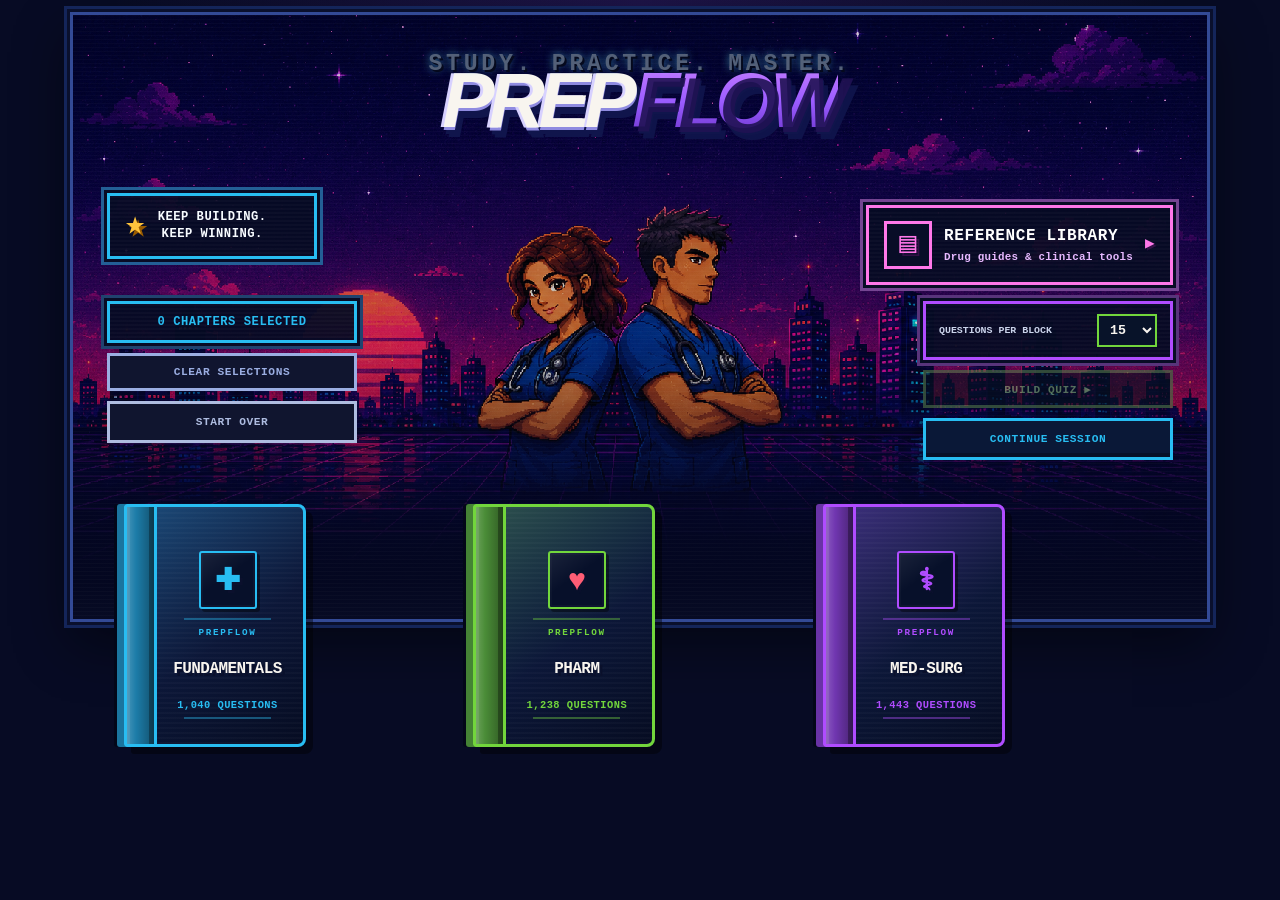
==== web/index.html @ 4b479433 "refactor: extract browser saved session rules" ====
<!doctype html>
<html lang="en">
<head>
  <meta charset="utf-8">
  <meta name="viewport" content="width=device-width, initial-scale=1">
  <title>PrepFlow</title>
  <meta name="theme-color" content="#090a2a">
  <link rel="manifest" href="manifest.webmanifest">
  <link rel="icon" href="icons/prepflow-192.png">
  <link rel="stylesheet" href="styles.css">
  <link rel="stylesheet" href="arcade-home.css">
  <link rel="stylesheet" href="pixel-home.css">
  <link rel="stylesheet" href="arcade-quiz.css">
  <link rel="stylesheet" href="drug-reference.css">
  <link rel="stylesheet" href="drug-card-pilot.css">
  <link rel="stylesheet" href="reference-home.css">
</head>
<body>
  <main class="app-shell">
    <header class="hero">
      <section class="pixel-stage" aria-label="PrepFlow home">
        <div class="pixel-logo" aria-label="PrepFlow">
          <span class="prep">Prep</span><span class="flow">Flow</span>
        </div>
        <p class="pixel-tagline">Study. Practice. Master.</p>

        <aside class="pixel-callout achievement-callout" aria-label="Motivation">
          <span class="callout-icon" aria-hidden="true">★</span>
          <span>Keep building.<br>Keep winning.</span>
        </aside>

        <button id="open-drug-reference" class="pixel-callout reference-library-callout" aria-label="Open Reference Library">
          <span class="reference-callout-icon" aria-hidden="true">▤</span>
          <span class="reference-callout-copy">
            <strong>Reference Library</strong>
            <small>Drug guides &amp; clinical tools</small>
          </span>
          <span class="reference-callout-arrow" aria-hidden="true">▶</span>
        </button>
      </section>
    </header>

    <section class="subjects" aria-label="Quiz library">
      <button class="subject-card fundamentals" data-subject="Fundamentals" data-pack="../packs/fundamentals.prepflow.json">
        <span class="subject-icon" aria-hidden="true">✚</span>
        <span class="subject-copy">
          <span class="subject-name">Fundamentals</span>
          <span class="question-count">1,040 questions</span>
        </span>
        <span class="card-action">Choose Chapters <span aria-hidden="true">▶</span></span>
      </button>

      <button class="subject-card pharm" data-subject="Pharm" data-pack="../packs/pharmacy.prepflow.json">
        <span class="subject-icon heart-icon" aria-hidden="true">♥</span>
        <span class="subject-copy">
          <span class="subject-name">Pharm</span>
          <span class="question-count">1,238 questions</span>
        </span>
        <span class="card-action">Choose Chapters <span aria-hidden="true">▶</span></span>
      </button>

      <button class="subject-card med-surg" data-subject="Medical-Surgical" data-pack="../packs/medical_surgical.prepflow.json">
        <span class="subject-icon" aria-hidden="true">⚕</span>
        <span class="subject-copy">
          <span class="subject-name">Med-Surg</span>
          <span class="question-count">1,443 questions</span>
        </span>
        <span class="card-action">Choose Chapters <span aria-hidden="true">▶</span></span>
      </button>
    </section>

    <section id="quiz-builder" class="quiz-builder" aria-label="Quiz setup">
      <div class="builder-summary">
        <strong id="builder-selection-count">0 chapters selected</strong>
        <span id="builder-book-count">Open a book to choose chapters</span>
      </div>

      <label class="builder-block-size">
        <span>Questions per block</span>
        <select id="global-block-size">
          <option value="1">1</option>
          <option value="3">3</option>
          <option value="5">5</option>
          <option value="10">10</option>
          <option value="15" selected>15</option>
        </select>
      </label>

      <button id="clear-selections" class="secondary-button" disabled>Clear Selections</button>
      <button id="build-quiz" class="start-button" disabled>Build Quiz ▶</button>
    </section>

    <section id="resume-panel" class="resume-panel" hidden>
      <div class="resume-copy">
        <span class="resume-star" aria-hidden="true">★</span>
        <div>
          <strong>Continue your saved session</strong>
          <p id="resume-description"></p>
        </div>
      </div>
      <button id="resume-session" class="start-button">Continue Session</button>
      <button id="discard-session" class="secondary-button">Start Over</button>
    </section>

    <section id="chapter-screen" class="chapter-screen" hidden>
      <div class="chapter-header">
        <button id="back-button" class="secondary-button">← Close Book</button>
        <div><h2 id="chapter-title"></h2><p>Choose one or more chapters</p></div>
      </div>

      <div class="chapter-actions">
        <button id="select-all" class="secondary-button">Select All</button>
        <button id="clear-all" class="secondary-button">Clear All</button>
        <label class="block-size-control">
          <span><strong>Questions per block</strong><small>Default is 15. Choose a smaller block for quicker study sessions.</small></span>
          <select id="block-size">
            <option value="1">1</option><option value="3">3</option><option value="5">5</option><option value="10">10</option><option value="15" selected>15</option>
          </select>
        </label>
        <span id="selection-count">0 chapters selected</span>
      </div>
      <div id="chapter-list" class="chapter-list"></div>
      <button id="start-button" class="start-button" disabled>Start Studying</button>
    </section>

    <section id="drug-reference-screen" class="drug-reference-screen" hidden>
      <header class="drug-reference-header">
        <button id="close-drug-reference" class="secondary-button">← Home</button>
        <div><h2>Drug Reference</h2><p>One master entry per medication, with routes and dosage forms grouped together.</p></div>
      </header>

      <nav class="drug-reference-tabs" aria-label="Drug reference views">
        <button data-reference-tab="search" class="active">Search</button>
        <button data-reference-tab="az">A–Z</button>
        <button data-reference-tab="class">Drug Class</button>
        <button data-reference-tab="system">Body System</button>
        <button data-reference-tab="route">Route</button>
      </nav>

      <div class="drug-reference-tools">
        <label><span class="sr-only">Search medications</span><input id="drug-reference-search" type="search" placeholder="Search drug, brand, IV, cream, pill, inhaler…"></label>
        <select id="drug-reference-filter" aria-label="Filter medication reference"><option value="">All medications</option></select>
      </div>

      <div class="drug-reference-layout">
        <aside id="drug-reference-results" class="drug-reference-results" aria-label="Medication results"></aside>
        <article id="drug-reference-detail" class="drug-reference-detail"><p class="drug-reference-empty">Choose a medication to open its master drug card.</p></article>
      </div>
    </section>

    <section id="quiz-screen" class="quiz-screen" hidden>
      <header class="quiz-header"><button id="exit-quiz" class="secondary-button">Save &amp; Quit</button><progress id="quiz-progress" value="0" max="1" hidden></progress></header>
      <div class="quiz-book">
        <section class="quiz-page question-page">
          <div class="quiz-page-meta"><strong id="quiz-subject"></strong><span id="quiz-position"></span></div>
          <div class="quiz-page-label">Question</div>
          <div class="quiz-page-scroll"><h2 id="question-stem"></h2></div>
        </section>
        <section class="quiz-page response-page">
          <div id="response-page-label" class="quiz-page-label">Choose Your Answer</div>
          <div class="quiz-response-scroll">
            <div id="answer-choices" class="answer-choices"></div>
            <section id="feedback" class="feedback" hidden><h3 id="feedback-result"></h3><h4>Rationale</h4><p id="feedback-rationale"></p></section>
          </div>
          <footer class="quiz-footer">
            <span id="quiz-score" hidden></span>
            <button id="submit-answer" class="start-button" disabled>Submit Answer</button>
            <button id="continue-button" class="start-button" hidden>Continue</button>
          </footer>
        </section>
      </div>
    </section>

    <section id="block-summary" class="block-summary" hidden>
      <h2 id="summary-title">Block Complete</h2><p id="summary-score"></p><p id="summary-message"></p>
      <button id="summary-action" class="start-button"></button><button id="summary-exit" class="secondary-button">Exit Session</button>
    </section>

    <p id="status" class="status">Select a category to continue.</p>
  </main>
  <script src="quiz-rules.js?v=20260721-1"></script>
  <script src="session-rules.js?v=20260721-1"></script>
  <script src="summary-rules.js?v=20260721-1"></script>
  <script src="saved-session-rules.js?v=20260721-1"></script>
  <script src="app.js?v=20260721-phase-d-1"></script>
  <script src="drug-reference-batch-loader.js?v=20260719-batch-01"></script>
  <script src="drug-reference.js?v=20260719-warfarin-1"></script>
</body>
</html>
---- web/styles.css ----
:root {
  font-family: Inter, system-ui, -apple-system, BlinkMacSystemFont, "Segoe UI", sans-serif;
  color: #172033;
  background:
    radial-gradient(circle at top left, #dcecff 0, transparent 40%),
    radial-gradient(circle at bottom right, #e8ddff 0, transparent 42%),
    #f7f9fc;
}

* {
  box-sizing: border-box;
}

body {
  margin: 0;
  min-height: 100vh;
}

button {
  font: inherit;
}

.app-shell {
  min-height: 100vh;
  width: min(1100px, 100%);
  margin: 0 auto;
  padding: 48px 24px;
  display: flex;
  flex-direction: column;
  justify-content: center;
}

.hero {
  text-align: center;
  margin-bottom: 48px;
}

.logo {
  font-size: clamp(3rem, 9vw, 6rem);
  font-weight: 800;
  letter-spacing: -0.07em;
  line-height: 1;
}

.prep {
  color: #243b67;
}

.flow {
  color: #7663d8;
}

.hero p {
  margin: 18px 0 0;
  font-size: clamp(1.1rem, 2.5vw, 1.45rem);
  color: #536078;
}

.subjects {
  display: grid;
  grid-template-columns: repeat(3, minmax(0, 1fr));
  gap: 22px;
}

.subject-card {
  min-height: 180px;
  padding: 28px;
  border: 1px solid rgba(36, 59, 103, 0.12);
  border-radius: 24px;
  background: rgba(255, 255, 255, 0.88);
  box-shadow: 0 18px 45px rgba(36, 59, 103, 0.12);
  cursor: pointer;
  transition:
    transform 160ms ease,
    box-shadow 160ms ease,
    border-color 160ms ease;
}

.subject-card:hover,
.subject-card:focus-visible {
  transform: translateY(-6px);
  border-color: #7663d8;
  box-shadow: 0 24px 55px rgba(36, 59, 103, 0.19);
  outline: none;
}

.subject-card:active {
  transform: translateY(-2px);
}

.subject-name,
.question-count {
  display: block;
}

.subject-name {
  font-size: clamp(1.45rem, 3vw, 2rem);
  font-weight: 750;
  color: #1f2c46;
}

.question-count {
  margin-top: 14px;
  color: #68758c;
  font-size: 1.05rem;
}

.status {
  min-height: 24px;
  margin: 34px 0 0;
  text-align: center;
  color: #536078;
}

@media (max-width: 760px) {
  .app-shell {
    justify-content: flex-start;
    padding-top: 56px;
  }

  .subjects {
    grid-template-columns: 1fr;
  }

  .subject-card {
    min-height: 130px;
  }
}

.chapter-screen {
  width: min(850px, 100%);
  margin: 0 auto;
}

.chapter-header {
  display: grid;
  grid-template-columns: auto 1fr;
  align-items: center;
  gap: 20px;
  margin-bottom: 24px;
}

.chapter-header h2 {
  margin: 0;
  font-size: clamp(1.8rem, 5vw, 2.8rem);
}

.chapter-header p {
  margin: 6px 0 0;
  color: #68758c;
}

.chapter-actions {
  display: flex;
  flex-wrap: wrap;
  align-items: center;
  gap: 10px;
  margin-bottom: 18px;
}

.chapter-actions span {
  margin-left: auto;
  color: #536078;
}

.secondary-button,
.start-button {
  border: 0;
  border-radius: 14px;
  padding: 12px 18px;
  cursor: pointer;
}

.secondary-button {
  background: #e8edf6;
  color: #243b67;
}

.chapter-list {
  max-height: 52vh;
  overflow-y: auto;
  display: grid;
  gap: 10px;
  padding: 4px;
}

.chapter-option {
  display: flex;
  align-items: flex-start;
  gap: 12px;
  padding: 16px;
  border-radius: 16px;
  background: rgba(255, 255, 255, 0.9);
  box-shadow: 0 8px 24px rgba(36, 59, 103, 0.08);
  cursor: pointer;
}

.chapter-option input {
  width: 22px;
  height: 22px;
  flex: 0 0 auto;
}

.chapter-option-text {
  display: grid;
  gap: 4px;
}

.chapter-name {
  font-weight: 700;
}

.chapter-count {
  color: #68758c;
}

.start-button {
  width: 100%;
  margin-top: 20px;
  background: #7663d8;
  color: white;
  font-size: 1.1rem;
  font-weight: 750;
}

.start-button:disabled {
  cursor: not-allowed;
  opacity: 0.45;
}

.quiz-screen {
  width: min(900px, 100%);
  margin: 0 auto;
}

.quiz-header {
  display: grid;
  grid-template-columns: auto 1fr auto;
  align-items: center;
  gap: 18px;
  margin-bottom: 16px;
}

.quiz-header strong {
  text-align: center;
  font-size: 1.2rem;
}

.quiz-screen progress {
  width: 100%;
  height: 14px;
  margin-bottom: 28px;
}

#question-stem {
  margin: 0 0 24px;
  font-size: clamp(1.35rem, 3vw, 1.8rem);
  line-height: 1.35;
}

.answer-choices {
  display: grid;
  gap: 12px;
}

.answer-choice {
  display: flex;
  align-items: flex-start;
  gap: 12px;
  padding: 16px;
  border: 1px solid rgba(36, 59, 103, 0.14);
  border-radius: 16px;
  background: rgba(255, 255, 255, 0.9);
  cursor: pointer;
}

.answer-choice input {
  width: 22px;
  height: 22px;
  flex: 0 0 auto;
}

.feedback {
  margin-top: 24px;
  padding: 20px;
  border-radius: 18px;
  background: rgba(255, 255, 255, 0.92);
}

.feedback h3,
.feedback h4,
.feedback p {
  margin-top: 0;
}

.quiz-footer {
  display: flex;
  align-items: center;
  gap: 18px;
  margin-top: 24px;
}

.quiz-footer .start-button {
  width: auto;
  margin: 0 0 0 auto;
}

@media (max-width: 640px) {
  .quiz-header {
    grid-template-columns: 1fr auto;
  }

  .quiz-header strong {
    grid-column: 1 / -1;
    grid-row: 1;
  }

  .quiz-footer {
    align-items: stretch;
    flex-direction: column;
  }

  .quiz-footer .start-button {
    width: 100%;
    margin: 0;
  }
}

.block-size-control {
  display: flex;
  align-items: center;
  gap: 12px;
  padding: 10px 14px;
  border-radius: 14px;
  background: rgba(255, 255, 255, 0.82);
}

.block-size-control span {
  display: grid;
  gap: 2px;
}

.block-size-control small {
  color: #68758c;
}

.block-size-control select {
  min-width: 72px;
  padding: 9px 10px;
  border: 1px solid rgba(36, 59, 103, 0.22);
  border-radius: 10px;
  background: white;
  color: #172033;
  font: inherit;
}

@media (max-width: 640px) {
  .block-size-control {
    width: 100%;
    justify-content: space-between;
  }

  .chapter-actions span#selection-count {
    width: 100%;
    margin-left: 0;
  }
}

.block-summary {
  width: min(650px, 100%);
  margin: 0 auto;
  padding: 34px;
  border-radius: 24px;
  background: rgba(255, 255, 255, 0.92);
  box-shadow: 0 18px 45px rgba(36, 59, 103, 0.14);
  text-align: center;
}

.block-summary h2 {
  margin-top: 0;
  font-size: clamp(2rem, 5vw, 3rem);
}

.block-summary p {
  font-size: 1.15rem;
  line-height: 1.5;
}

.block-summary .start-button {
  margin-top: 24px;
}

.block-summary .secondary-button {
  margin-top: 12px;
}

.resume-panel {
  width: min(700px, 100%);
  margin: 26px auto 0;
  padding: 22px;
  border: 1px solid rgba(36, 59, 103, 0.14);
  border-radius: 20px;
  background: rgba(255, 255, 255, 0.92);
  box-shadow: 0 14px 36px rgba(36, 59, 103, 0.11);
  text-align: center;
}

.resume-panel p {
  margin: 8px 0 0;
  color: #68758c;
}

.resume-panel .start-button {
  width: auto;
  margin: 18px 6px 0;
}

.resume-panel .secondary-button {
  margin: 18px 6px 0;
}

@media (max-width: 640px) {
  .resume-panel .start-button,
  .resume-panel .secondary-button {
    width: 100%;
    margin: 10px 0 0;
  }
}

[hidden] {
  display: none !important;
}
---- web/pixel-home.css ----
/* Locked PrepFlow 16-bit home-screen theme. Loaded after arcade-home.css. */

:root {
  --pixel-bg: #070b24;
  --pixel-panel: #0b1232;
  --pixel-panel-deep: #070b1d;
  --pixel-blue: #28bdf2;
  --pixel-green: #72d63c;
  --pixel-purple: #b04cff;
  --pixel-pink: #ff4b9b;
  --pixel-gold: #ffc53d;
  --pixel-white: #f8f5ef;
  --pixel-muted: #9cb2d7;
}

body {
  background:
    linear-gradient(rgba(7, 11, 36, 0.08), rgba(7, 11, 36, 0.76)),
    radial-gradient(circle at top, rgba(142, 61, 255, 0.18), transparent 48%),
    var(--pixel-bg);
  color: var(--pixel-white);
}

.app-shell {
  width: min(1280px, 100%);
  padding: 24px 24px 44px;
  justify-content: flex-start;
}

.hero {
  margin: 0;
}

.pixel-stage {
  position: relative;
  min-height: 650px;
  overflow: hidden;
  border: 3px solid #334a96;
  background:
    linear-gradient(to bottom, rgba(4, 7, 26, 0.2) 0 55%, rgba(5, 8, 30, 0.78) 94%, #070b24 100%),
    url("images/pixel-home-stage.webp") center 44% / cover no-repeat,
    var(--pixel-bg);
  box-shadow:
    0 0 0 3px #0a102d,
    0 0 0 6px #14255a,
    0 22px 52px rgba(0, 0, 0, 0.48);
  image-rendering: pixelated;
}

.pixel-stage::after {
  content: "";
  position: absolute;
  inset: 0;
  pointer-events: none;
  background:
    repeating-linear-gradient(
      to bottom,
      rgba(255, 255, 255, 0.018) 0,
      rgba(255, 255, 255, 0.018) 1px,
      transparent 1px,
      transparent 4px
    );
  mix-blend-mode: screen;
}

.pixel-logo {
  position: absolute;
  z-index: 2;
  top: 34px;
  left: 50%;
  display: flex;
  align-items: baseline;
  justify-content: center;
  transform: translateX(-50%);
  font-family: Impact, Haettenschweiler, "Arial Black", sans-serif;
  font-size: clamp(4rem, 8vw, 7.4rem);
  font-style: italic;
  font-weight: 900;
  letter-spacing: -0.08em;
  line-height: 0.95;
  text-transform: uppercase;
  white-space: nowrap;
  filter: drop-shadow(5px 7px 0 #10154c);
}

.pixel-logo .prep,
.pixel-logo .flow {
  display: inline-block;
}

.pixel-logo .prep {
  color: #f8f5ef;
  text-shadow:
    -3px 0 #d7d1ff,
    0 3px #8f8be0;
  animation: prep-arrive 680ms steps(8, end) 120ms both;
}

.pixel-logo .flow {
  margin-left: 0.02em;
  background: linear-gradient(#c77cff 0%, #9b5cff 52%, #6e37ce 100%);
  background-clip: text;
  color: transparent;
  text-shadow: 4px 5px 0 rgba(32, 18, 83, 0.9);
  animation: flow-arrive 680ms steps(8, end) 120ms both;
}

.pixel-tagline {
  position: absolute;
  z-index: 2;
  top: 164px;
  left: 50%;
  margin: 0;
  transform: translateX(-50%);
  color: #4dd9ff;
  font-family: "Courier New", monospace;
  font-size: clamp(1rem, 2vw, 1.35rem);
  font-weight: 900;
  letter-spacing: 0.12em;
  text-transform: uppercase;
  white-space: nowrap;
  text-shadow: 3px 3px 0 #11183f;
  animation: fade-step 420ms steps(5, end) 720ms both;
}

.pixel-callout {
  position: absolute;
  z-index: 2;
  top: 215px;
  display: flex;
  align-items: center;
  gap: 16px;
  min-width: 250px;
  padding: 18px 20px;
  border: 3px solid var(--callout-accent);
  background:
    linear-gradient(rgba(255, 255, 255, 0.024) 50%, transparent 50%) 0 0 / 100% 4px,
    rgba(5, 10, 34, 0.91);
  box-shadow:
    0 0 0 3px #080c25,
    0 0 0 6px color-mix(in srgb, var(--callout-accent) 38%, #20265d);
  color: #f7fbff;
  font-family: "Courier New", monospace;
  font-size: 0.9rem;
  font-weight: 900;
  letter-spacing: 0.04em;
  line-height: 1.35;
  text-transform: uppercase;
}

.achievement-callout {
  left: 34px;
  --callout-accent: var(--pixel-blue);
}

.progress-callout {
  right: 34px;
  --callout-accent: var(--pixel-purple);
}

.callout-icon {
  color: var(--pixel-gold);
  font-size: 2.5rem;
  line-height: 1;
  text-shadow: 3px 3px 0 #9a5c00;
}

.callout-bars {
  display: flex;
  align-items: end;
  gap: 4px;
  width: 48px;
  height: 44px;
}

.callout-bars i {
  display: block;
  width: 11px;
  background: var(--pixel-green);
  box-shadow: inset -3px -3px 0 #2d8127;
}

.callout-bars i:nth-child(1) { height: 18px; }
.callout-bars i:nth-child(2) { height: 30px; }
.callout-bars i:nth-child(3) { height: 42px; }

.subjects {
  position: relative;
  z-index: 4;
  margin-top: -112px;
  padding: 0 54px;
  gap: 16px;
}

.subject-card {
  position: relative;
  min-height: 216px;
  padding: 24px 24px 20px;
  border: 3px solid var(--card-accent);
  border-radius: 0;
  background:
    linear-gradient(rgba(255,255,255,0.025) 50%, transparent 50%) 0 0 / 100% 4px,
    linear-gradient(180deg, rgba(16, 28, 70, 0.98), rgba(6, 11, 29, 0.99));
  box-shadow:
    0 0 0 3px #070b1d,
    0 0 0 6px color-mix(in srgb, var(--card-accent) 38%, #14214f),
    0 14px 0 rgba(0, 0, 0, 0.28);
  color: var(--pixel-white);
  text-align: left;
  image-rendering: pixelated;
  animation: card-step-in 420ms steps(5, end) both;
}

.subject-card:nth-child(1) { animation-delay: 650ms; }
.subject-card:nth-child(2) { animation-delay: 760ms; }
.subject-card:nth-child(3) { animation-delay: 870ms; }

.subject-card:hover,
.subject-card:focus-visible {
  transform: translateY(-4px);
  border-color: var(--card-accent);
  outline: none;
  box-shadow:
    0 0 0 3px #070b1d,
    0 0 0 6px color-mix(in srgb, var(--card-accent) 58%, #14214f),
    0 18px 0 rgba(0, 0, 0, 0.28),
    0 0 24px color-mix(in srgb, var(--card-accent) 34%, transparent);
}

.subject-card:active {
  transform: translateY(2px);
  box-shadow:
    0 0 0 3px #070b1d,
    0 0 0 6px color-mix(in srgb, var(--card-accent) 48%, #14214f),
    0 7px 0 rgba(0, 0, 0, 0.28);
}

.subject-card.fundamentals { --card-accent: var(--pixel-blue); }
.subject-card.pharm { --card-accent: var(--pixel-green); }
.subject-card.med-surg { --card-accent: var(--pixel-purple); }

.subject-card .subject-icon {
  position: absolute;
  top: 26px;
  left: 22px;
  display: grid;
  place-items: center;
  width: 68px;
  height: 68px;
  border: 3px solid var(--card-accent);
  background: rgba(2, 8, 25, 0.88);
  color: var(--card-accent);
  font-family: Georgia, serif;
  font-size: 2.55rem;
  font-weight: 900;
  line-height: 1;
  text-shadow: 3px 3px 0 #0b102d;
}

.subject-card .heart-icon {
  color: #ff5d75;
}

.subject-copy {
  display: block;
  margin-left: 92px;
}

.subject-card .subject-name,
.subject-card .question-count {
  display: block;
}

.subject-card .subject-name {
  margin-top: 8px;
  color: var(--pixel-white);
  font-family: "Courier New", monospace;
  font-size: clamp(1.35rem, 2.35vw, 1.9rem);
  font-weight: 900;
  letter-spacing: -0.055em;
  line-height: 1.05;
  text-transform: uppercase;
  text-shadow: 3px 3px 0 #0a102b;
}

.subject-card .question-count {
  margin-top: 12px;
  color: var(--card-accent);
  font-family: "Courier New", monospace;
  font-size: 0.98rem;
  font-weight: 900;
  letter-spacing: 0.04em;
  text-transform: uppercase;
}

.subject-card .card-action {
  position: absolute;
  right: 18px;
  bottom: 18px;
  left: 18px;
  display: flex;
  align-items: center;
  justify-content: center;
  gap: 16px;
  padding: 12px 13px;
  border: 3px solid var(--card-accent);
  background: rgba(5, 12, 31, 0.9);
  color: var(--card-accent);
  font-family: "Courier New", monospace;
  font-size: 0.9rem;
  font-weight: 900;
  letter-spacing: 0.08em;
  text-transform: uppercase;
}

.resume-panel {
  width: calc(100% - 108px);
  margin: 28px auto 0;
  padding: 18px 22px;
  display: grid;
  grid-template-columns: 1fr auto auto;
  align-items: center;
  gap: 14px;
  border: 3px solid #44569a;
  border-radius: 0;
  background:
    linear-gradient(rgba(255,255,255,0.025) 50%, transparent 50%) 0 0 / 100% 4px,
    linear-gradient(180deg, #10183b, #080d23);
  box-shadow:
    0 0 0 3px #070b1d,
    0 0 0 6px #202b63;
  color: var(--pixel-white);
  text-align: left;
}

.resume-copy {
  display: flex;
  align-items: center;
  gap: 16px;
}

.resume-star {
  color: var(--pixel-gold);
  font-size: 2.5rem;
  text-shadow: 3px 3px 0 #9a5c00;
}

.resume-panel strong,
.resume-panel p {
  color: var(--pixel-white);
  font-family: "Courier New", monospace;
}

.resume-panel strong {
  color: var(--pixel-blue);
  text-transform: uppercase;
}

.resume-panel p {
  margin: 6px 0 0;
}

.resume-panel .start-button,
.resume-panel .secondary-button,
.start-button,
.secondary-button {
  border: 3px solid currentColor;
  border-radius: 0;
  font-family: "Courier New", monospace;
  font-weight: 900;
  letter-spacing: 0.04em;
  text-transform: uppercase;
}

.resume-panel .start-button,
.start-button {
  width: auto;
  margin: 0;
  background: #0a1837;
  color: var(--pixel-blue);
  box-shadow: inset 0 -4px 0 rgba(0, 0, 0, 0.28);
}

.resume-panel .secondary-button,
.secondary-button {
  background: #10152f;
  color: #9baee2;
}

.status {
  color: #78d7ff;
  font-family: "Courier New", monospace;
  font-size: 0.9rem;
  letter-spacing: 0.04em;
}

@keyframes prep-arrive {
  from { opacity: 0; transform: translateX(-140px); }
  to { opacity: 1; transform: translateX(0); }
}

@keyframes flow-arrive {
  from { opacity: 0; transform: translateX(140px); }
  to { opacity: 1; transform: translateX(0); }
}

@keyframes fade-step {
  from { opacity: 0; transform: translate(-50%, 12px); }
  to { opacity: 1; transform: translate(-50%, 0); }
}

@keyframes card-step-in {
  from { opacity: 0; transform: translateY(18px); }
  to { opacity: 1; transform: translateY(0); }
}

@media (prefers-reduced-motion: reduce) {
  .pixel-logo .prep,
  .pixel-logo .flow,
  .pixel-tagline,
  .subject-card {
    animation: none;
  }
}

@media (max-width: 980px) {
  .pixel-stage {
    min-height: 560px;
    background-position: center 55%;
  }

  .pixel-callout {
    top: 205px;
    min-width: 210px;
    padding: 14px;
    font-size: 0.78rem;
  }

  .subjects {
    padding: 0 28px;
  }

  .resume-panel {
    width: calc(100% - 56px);
  }
}

/* Desktop composition scaling pass */
@media (min-width: 981px) {
  .app-shell {
    width: min(1500px, 100%);
    padding: 12px 20px 30px;
  }

  .pixel-stage {
    min-height: 570px;
    background-position: center 49%;
  }

  .pixel-logo {
    top: 22px;
    font-size: clamp(3.8rem, 6.5vw, 6.2rem);
  }

  .pixel-tagline {
    top: 145px;
    font-size: 1.12rem;
  }

  .pixel-callout {
    top: 190px;
    min-width: 220px;
    padding: 13px 16px;
    gap: 12px;
    font-size: 0.78rem;
  }

  .achievement-callout {
    left: 34px;
  }

  .progress-callout {
    right: 34px;
  }

  .callout-icon {
    font-size: 2.1rem;
  }

  .callout-bars {
    width: 42px;
    height: 38px;
  }

  .subjects {
    margin-top: -100px;
    padding: 0 90px;
    gap: 22px;
  }

  .subject-card {
    min-height: 176px;
    padding: 17px 18px 15px;
  }

  .subject-card .subject-icon {
    top: 18px;
    left: 18px;
    width: 54px;
    height: 54px;
    font-size: 2rem;
  }

  .subject-copy {
    margin-left: 70px;
  }

  .subject-card .subject-name {
    margin-top: 5px;
    font-size: clamp(1.15rem, 1.7vw, 1.55rem);
  }

  .subject-card .question-count {
    margin-top: 8px;
    font-size: 0.82rem;
  }

  .subject-card .card-action {
    right: 14px;
    bottom: 13px;
    left: 14px;
    padding: 8px 10px;
    font-size: 0.78rem;
  }

  .resume-panel {
    width: calc(100% - 180px);
    margin-top: 22px;
    padding: 13px 18px;
  }
}

/* Give the question count clear space above the taller chapter button */
@media (min-width: 981px) {
  .subject-card {
    min-height: 196px;
  }

  .subject-card .question-count {
    margin-top: 8px;
    margin-bottom: 52px;
  }

  .subject-card .card-action {
    min-height: 42px;
  }
}

/* Keep chapter actions on one line so they do not cover question counts */
@media (min-width: 981px) {
  .subject-card .card-action {
    min-height: 0;
    padding: 9px 8px;
    font-size: 0.72rem;
    letter-spacing: 0.045em;
    white-space: nowrap;
  }

  .subject-card .question-count {
    margin: 8px 0 0;
  }
}

/* Subject-card spacing at all browser widths */
.subject-card {
  min-height: 196px;
}

.subject-card .question-count {
  margin-top: 8px;
  margin-bottom: 48px;
}

.subject-card .card-action {
  min-height: 0;
  padding: 9px 8px;
  font-size: 0.72rem;
  letter-spacing: 0.045em;
  white-space: nowrap;
}

/* Reusable pixel-art book covers */
.subject-card {
  --book-spine-width: 18px;
  isolation: isolate;
  overflow: visible;
  transform-style: preserve-3d;
  transform-origin: left center;
  clip-path: polygon(
    0 8px,
    8px 0,
    calc(100% - 8px) 0,
    100% 8px,
    100% calc(100% - 8px),
    calc(100% - 8px) 100%,
    8px 100%,
    0 calc(100% - 8px)
  );
}

/* Colored spine */
.subject-card::before {
  content: "";
  position: absolute;
  z-index: -1;
  top: 0;
  bottom: 0;
  left: 0;
  width: var(--book-spine-width);
  border-right: 3px solid rgba(255, 255, 255, 0.2);
  background:
    repeating-linear-gradient(
      to bottom,
      rgba(255, 255, 255, 0.18) 0 3px,
      transparent 3px 8px
    ),
    color-mix(in srgb, var(--card-accent) 72%, #07102a);
  box-shadow:
    inset -5px 0 0 rgba(0, 0, 0, 0.32),
    5px 0 0 rgba(255, 255, 255, 0.04);
}

/* Page block along the bottom and right edge */
.subject-card::after {
  content: "";
  position: absolute;
  z-index: -2;
  right: -8px;
  bottom: -9px;
  left: 11px;
  height: 13px;
  border: 2px solid #55627f;
  background:
    repeating-linear-gradient(
      to bottom,
      #d9d6c7 0 2px,
      #a6a8a0 2px 3px
    );
  box-shadow:
    7px -5px 0 #05091a,
    8px 1px 0 rgba(0, 0, 0, 0.38);
}

/* Keep the cover content clear of the spine */
.subject-card .subject-icon {
  left: 30px;
}

.subject-copy {
  margin-left: 82px;
}

/* Book interaction */
.subject-card:hover,
.subject-card:focus-visible {
  transform:
    perspective(900px)
    translateY(-7px)
    rotateY(-3deg);
}

.subject-card:active {
  transform:
    perspective(900px)
    translateY(1px)
    rotateY(-7deg);
}

/* Small cover label for future selection counts */
.subject-card .question-count {
  position: relative;
}

.subject-card .question-count::after {
  content: "BOOK";
  display: inline-block;
  margin-left: 10px;
  padding: 2px 5px;
  border: 1px solid currentColor;
  font-size: 0.62rem;
  letter-spacing: 0.1em;
  vertical-align: 1px;
  opacity: 0.72;
}

/* Modern pixel nursing textbook — closed state v1 */
.subjects {
  align-items: end;
  gap: clamp(18px, 2.4vw, 34px);
}

.subject-card {
  --book-spine-width: 30px;

  position: relative;
  min-height: 280px;
  padding: 30px 20px 22px 48px;
  overflow: visible;
  isolation: isolate;

  border: 3px solid var(--card-accent);
  clip-path: none;
  border-radius: 3px 10px 10px 3px;

  background:
    linear-gradient(
      90deg,
      transparent 0 14px,
      rgba(255, 255, 255, 0.11) 14px 17px,
      transparent 17px 100%
    ),
    repeating-linear-gradient(
      to bottom,
      rgba(255, 255, 255, 0.028) 0 2px,
      transparent 2px 5px
    ),
    linear-gradient(
      145deg,
      color-mix(in srgb, var(--card-accent) 22%, #142650) 0%,
      #101b43 48%,
      #070d25 100%
    );

  box-shadow:
    -8px 0 0 color-mix(in srgb, var(--card-accent) 55%, #07112c),
    -11px 0 0 #030718,
    9px 7px 0 #d8dfdf,
    12px 10px 0 #7d8995,
    16px 14px 0 rgba(0, 0, 0, 0.48);

  transform-origin: left center;
}

/* Thick laminated textbook spine */
.subject-card::before {
  content: "";
  position: absolute;
  z-index: 0;
  top: -3px;
  bottom: -3px;
  left: -3px;
  width: 34px;

  border: 3px solid var(--card-accent);
  border-radius: 3px 0 0 3px;

  background:
    linear-gradient(
      90deg,
      rgba(255,255,255,0.17),
      transparent 28%,
      rgba(0,0,0,0.38) 82%
    ),
    color-mix(in srgb, var(--card-accent) 62%, #08122f);

  box-shadow:
    inset -5px 0 0 rgba(0,0,0,0.3),
    inset 3px 0 0 rgba(255,255,255,0.08);
}

/* Visible clean page block */
.subject-card::after {
  content: "";
  position: absolute;
  z-index: -1;
  top: 8px;
  right: -12px;
  bottom: -12px;
  left: 22px;
  height: auto;

  border: 3px solid #8c99a6;
  border-left: 0;
  border-radius: 0 7px 7px 0;

  background:
    repeating-linear-gradient(
      to bottom,
      #f0f1e9 0 3px,
      #c9ced0 3px 4px
    );

  box-shadow:
    5px 5px 0 #05091a;
}

/* Inner printed cover panel */
.subject-card > * {
  position: relative;
  z-index: 2;
}

.subject-card .subject-icon {
  position: relative;
  top: auto;
  left: auto;

  width: 72px;
  height: 72px;
  margin: 2px auto 18px;

  border: 3px solid var(--card-accent);
  border-radius: 4px;

  background:
    linear-gradient(145deg, rgba(255,255,255,0.08), transparent 45%),
    #07102a;

  box-shadow:
    4px 4px 0 rgba(0,0,0,0.38),
    inset 0 0 0 3px rgba(255,255,255,0.025);
}

.subject-copy {
  display: block;
  margin: 0;
  text-align: center;
}

.subject-card .subject-name {
  min-height: 2.15em;
  margin: 0;

  display: flex;
  align-items: center;
  justify-content: center;

  font-size: clamp(1.05rem, 1.7vw, 1.45rem);
  line-height: 1.05;
  letter-spacing: -0.045em;
}

.subject-card .question-count {
  margin: 10px 0 58px;
  font-size: 0.76rem;
  text-align: center;
}

/* Remove the temporary BOOK badge */
.subject-card .question-count::after {
  content: none;
}

/* Printed action plate on the lower cover */
.subject-card .card-action {
  right: 18px;
  bottom: 18px;
  left: 46px;

  min-height: 38px;
  padding: 8px 10px;

  border: 2px solid var(--card-accent);
  background:
    repeating-linear-gradient(
      to bottom,
      rgba(255,255,255,0.025) 0 2px,
      transparent 2px 4px
    ),
    #07102a;

  font-size: clamp(0.58rem, 0.9vw, 0.72rem);
  letter-spacing: 0.035em;
  white-space: nowrap;
}

/* Subtle textbook cover details */
.subject-card .subject-name::before,
.subject-card .subject-name::after {
  content: "";
  position: absolute;
  left: 10%;
  width: 80%;
  height: 2px;
  background: color-mix(in srgb, var(--card-accent) 70%, transparent);
  opacity: 0.55;
}

.subject-card .subject-name::before {
  top: -9px;
}

.subject-card .subject-name::after {
  bottom: -8px;
}

/* Closed-book movement that can later become the opening animation */
.subject-card:hover,
.subject-card:focus-visible {
  transform:
    perspective(1000px)
    translateY(-9px)
    rotateY(-5deg);

  box-shadow:
    -8px 0 0 color-mix(in srgb, var(--card-accent) 62%, #07112c),
    -11px 0 0 #030718,
    11px 9px 0 #e1e5df,
    15px 13px 0 #86919b,
    20px 19px 0 rgba(0,0,0,0.48),
    0 0 26px color-mix(in srgb, var(--card-accent) 28%, transparent);
}

.subject-card:active {
  transform:
    perspective(1000px)
    translateY(0)
    rotateY(-10deg);
}

/* Three-to-five book row behavior */
.subjects {
  grid-template-columns: repeat(auto-fit, minmax(185px, 1fr));
}

@media (max-width: 980px) {
  .subject-card {
    min-height: 250px;
    padding: 24px 14px 18px 42px;
  }

  .subject-card .subject-icon {
    width: 62px;
    height: 62px;
    margin-bottom: 15px;
  }

  .subject-card .card-action {
    left: 40px;
    right: 12px;
    bottom: 14px;
  }
}

/* Compact PrepFlow textbook covers */
.subjects {
  grid-template-columns: repeat(auto-fit, 182px);
  justify-content: center;
  align-items: end;
  gap: clamp(22px, 4vw, 46px);
  padding-inline: 28px;
}

.subject-card {
  width: 182px;
  min-width: 182px;
  min-height: 0;
  aspect-ratio: 3 / 4;

  padding: 30px 15px 18px 40px;
  border-radius: 3px 8px 8px 3px;

  background:
    repeating-linear-gradient(
      to bottom,
      rgba(255,255,255,0.025) 0 2px,
      transparent 2px 5px
    ),
    linear-gradient(
      145deg,
      color-mix(in srgb, var(--card-accent) 25%, #182754),
      #0c1738 56%,
      #060c22
    );

  box-shadow:
    -7px 0 0 color-mix(in srgb, var(--card-accent) 58%, #07112c),
    -10px 0 0 #030718,
    7px 6px 0 #e4e7df,
    10px 9px 0 #84909a,
    15px 14px 0 rgba(0,0,0,0.42);
}

/* Narrow modern textbook spine */
.subject-card::before {
  top: -3px;
  bottom: -3px;
  left: -3px;
  width: 27px;

  border-radius: 3px 0 0 3px;
  background:
    linear-gradient(
      90deg,
      rgba(255,255,255,0.18),
      transparent 34%,
      rgba(0,0,0,0.34)
    ),
    color-mix(in srgb, var(--card-accent) 62%, #08122f);
}

/* Clean page edges only—no large diagonal page block */
.subject-card::after {
  top: 7px;
  right: -9px;
  bottom: -9px;
  left: 21px;

  border: 2px solid #929da8;
  border-left: 0;
  border-radius: 0 6px 6px 0;

  background:
    repeating-linear-gradient(
      to bottom,
      #f0f1e9 0 2px,
      #c7ccce 2px 3px
    );

  box-shadow: 4px 4px 0 #040817;
}

/* Small publisher imprint */
.subject-copy::before {
  content: "PREPFLOW";
  display: block;
  margin-bottom: 14px;

  color: var(--card-accent);
  font-family: "Courier New", monospace;
  font-size: 0.58rem;
  font-weight: 900;
  letter-spacing: 0.18em;
  text-align: center;
}

/* Simple centered medical emblem */
.subject-card .subject-icon {
  position: relative;
  top: auto;
  left: auto;

  width: 58px;
  height: 58px;
  margin: 0 auto 18px;

  border: 2px solid var(--card-accent);
  border-radius: 3px;
  font-size: 1.9rem;

  box-shadow:
    3px 3px 0 rgba(0,0,0,0.4),
    inset 0 0 0 2px rgba(255,255,255,0.025);
}

.subject-copy {
  margin: 0;
  text-align: center;
}

.subject-card .subject-name {
  min-height: 2.2em;
  margin: 0;

  font-size: 1rem;
  line-height: 1.08;
  letter-spacing: -0.035em;
  text-align: center;
}

.subject-card .subject-name::before,
.subject-card .subject-name::after {
  width: 72%;
  left: 14%;
}

.subject-card .question-count {
  margin: 12px 0 0;
  font-size: 0.65rem;
  letter-spacing: 0.045em;
  text-align: center;
}

/* The whole book is the button; reveal the prompt only on hover */
.subject-card .card-action {
  right: 13px;
  bottom: 13px;
  left: 37px;

  min-height: 31px;
  padding: 6px 7px;

  font-size: 0;
  opacity: 0;
  transform: translateY(5px);
  transition:
    opacity 120ms steps(3, end),
    transform 120ms steps(3, end);
}

.subject-card .card-action span {
  display: none;
}

.subject-card .card-action::before {
  content: "OPEN BOOK  ▶";
  font-size: 0.62rem;
  letter-spacing: 0.06em;
  white-space: nowrap;
}

.subject-card:hover .card-action,
.subject-card:focus-visible .card-action {
  opacity: 1;
  transform: translateY(0);
}

.subject-card:hover,
.subject-card:focus-visible {
  transform:
    perspective(900px)
    translateY(-8px)
    rotateY(-6deg);
}

@media (max-width: 700px) {
  .subjects {
    grid-template-columns: repeat(auto-fit, 165px);
    gap: 24px;
  }

  .subject-card {
    width: 165px;
    min-width: 165px;
  }
}

/* Fit the complete home screen inside shorter desktop viewports */
@media (min-width: 981px) and (max-height: 850px) {
  .app-shell {
    padding-top: 8px;
    padding-bottom: 14px;
  }

  .pixel-stage {
    min-height: 500px;
    background-position: center 50%;
  }

  .pixel-logo {
    top: 18px;
    font-size: clamp(3.6rem, 6vw, 5.5rem);
  }

  .pixel-tagline {
    top: 130px;
  }

  .pixel-callout {
    top: 175px;
  }

  .subjects {
    margin-top: -122px;
    grid-template-columns: repeat(auto-fit, 165px);
    gap: 34px;
  }

  .subject-card {
    width: 165px;
    min-width: 165px;
  }

  .resume-panel {
    margin-top: 14px;
    padding-top: 9px;
    padding-bottom: 9px;
  }
}

/* Closed books: keep the page block attached and subtle */
.subject-card::after {
  top: 8px;
  right: -7px;
  bottom: -7px;
  left: 20px;
  transform: none !important;
  transform-origin: left center;
}

/* Prevent any inherited page-swing animation in the closed state */
.subject-card:hover::after,
.subject-card:focus-visible::after,
.subject-card:active::after {
  transform: none !important;
}

/* Closed-cover motion only */
.subject-card:hover,
.subject-card:focus-visible {
  transform:
    perspective(900px)
    translateY(-7px)
    rotateY(-4deg);
}

.subject-card:active {
  transform:
    perspective(900px)
    translateY(0)
    rotateY(-7deg);
}

/* Final closed-book interaction: no loose page animation */
.subject-card::after {
  display: none !important;
}

.subject-card {
  overflow: hidden;
  box-shadow:
    -7px 0 0 color-mix(in srgb, var(--card-accent) 58%, #07112c),
    -10px 0 0 #030718,
    7px 7px 0 rgba(0, 0, 0, 0.42);
  transition:
    transform 140ms steps(4, end),
    filter 140ms steps(4, end),
    box-shadow 140ms steps(4, end);
}

.subject-card:hover,
.subject-card:focus-visible {
  transform: translateY(-6px);
  filter: brightness(1.12);
  box-shadow:
    -7px 0 0 color-mix(in srgb, var(--card-accent) 70%, #07112c),
    -10px 0 0 #030718,
    10px 13px 0 rgba(0, 0, 0, 0.48),
    0 0 22px color-mix(in srgb, var(--card-accent) 34%, transparent);
}

.subject-card:active {
  transform: translateY(-1px) scale(0.985);
}

.subject-card .card-action {
  opacity: 0;
  transform: translateY(5px);
}

.subject-card:hover .card-action,
.subject-card:focus-visible .card-action {
  opacity: 1;
  transform: translateY(0);
}

/* Keep the tagline clear of the character artwork */
.pixel-tagline {
  top: 138px;
  color: #58dcff;
  text-shadow:
    2px 2px 0 #07102a,
    0 0 10px rgba(40, 189, 242, 0.42);
}

@media (min-width: 981px) and (max-height: 850px) {
  .pixel-tagline {
    top: 128px;
  }
}

/* Final tagline placement: directly beneath the logo */
.pixel-tagline,
@media (min-width: 981px) and (max-height: 850px) {
}

.pixel-tagline {
  top: 112px !important;
  color: #62e6ff;
  font-size: 1rem;
  text-shadow:
    2px 2px 0 #05091d,
    0 0 8px rgba(98, 230, 255, 0.55);
}

/* Final tagline placement: directly beneath the logo */
.pixel-tagline,
@media (min-width: 981px) and (max-height: 850px) {
}

.pixel-tagline {
  top: 112px !important;
  color: #62e6ff;
  font-size: 1rem;
  text-shadow:
    2px 2px 0 #05091d,
    0 0 8px rgba(98, 230, 255, 0.55);
}

/* Place tagline above the title, clear of the characters */
.pixel-tagline {
  top: 18px !important;
  color: #62e6ff;
  font-size: 0.86rem;
  letter-spacing: 0.16em;
}

.pixel-logo {
  top: 48px !important;
}

/* Keep the approved composition consistent on wide screens */
@media (min-width: 1200px) {
  .app-shell {
    width: min(1180px, calc(100% - 32px));
    margin-inline: auto;
  }

  .pixel-stage {
    min-height: 610px;
  }

  .pixel-logo {
    top: 48px !important;
    font-size: 4.9rem;
  }

  .pixel-tagline {
    top: 18px !important;
    font-size: 0.86rem;
  }

  .pixel-callout {
    min-width: 210px;
    padding: 13px 15px;
    font-size: 0.76rem;
  }

  .subjects {
    margin-top: -118px;
  }
}


/* =========================================================
   Open textbook chapter selector — functional prototype v1
   ========================================================= */

body.book-open {
  overflow: hidden;
}

/* Preserve the home screen behind the open book */
body.book-open .hero,
body.book-open .subjects {
  filter: brightness(0.42) saturate(0.72);
  pointer-events: none;
}

/* Full-screen overlay */
.chapter-screen {
  --book-accent: var(--pixel-blue);

  position: fixed;
  z-index: 100;
  inset: clamp(18px, 4vh, 44px) clamp(20px, 6vw, 100px);

  display: grid;
  grid-template-columns: minmax(250px, 0.78fr) minmax(380px, 1.4fr);
  grid-template-rows: auto 1fr auto;
  grid-template-areas:
    "header header"
    "actions chapters"
    "start chapters";

  gap: 0;
  min-height: 0;
  overflow: hidden;

  border: 4px solid #253159;
  border-radius: 8px 18px 18px 8px;

  background:
    linear-gradient(
      90deg,
      #d8d7cc 0,
      #f1f0e5 5%,
      #faf9ed 48.7%,
      #b8b7aa 49.4%,
      #77786f 50%,
      #b8b7aa 50.6%,
      #faf9ed 51.3%,
      #f3f1e5 95%,
      #d5d4c9 100%
    );

  box-shadow:
    0 0 0 5px #080b1d,
    0 0 0 9px color-mix(in srgb, var(--book-accent) 54%, #202956),
    0 28px 80px rgba(0, 0, 0, 0.72);

  color: #10182c;
  animation: open-textbook 260ms steps(7, end) both;
}

/* Theme follows the book that was clicked */
.chapter-screen[data-theme="fundamentals"] {
  --book-accent: var(--pixel-blue);
}

.chapter-screen[data-theme="pharm"] {
  --book-accent: var(--pixel-green);
}

.chapter-screen[data-theme="med-surg"] {
  --book-accent: var(--pixel-purple);
}

/* Central binding */
.chapter-screen::before {
  content: "";
  position: absolute;
  z-index: 4;
  top: 0;
  bottom: 0;
  left: 50%;
  width: 12px;
  transform: translateX(-50%);

  background:
    linear-gradient(
      90deg,
      rgba(0,0,0,0.22),
      rgba(255,255,255,0.34) 38%,
      rgba(0,0,0,0.32) 62%,
      rgba(255,255,255,0.18)
    );

  box-shadow:
    -7px 0 12px rgba(0,0,0,0.12),
    7px 0 12px rgba(0,0,0,0.12);

  pointer-events: none;
}

/* Pixel page texture */
.chapter-screen::after {
  content: "";
  position: absolute;
  inset: 0;
  z-index: 5;
  pointer-events: none;

  background:
    repeating-linear-gradient(
      to bottom,
      rgba(35, 45, 65, 0.022) 0,
      rgba(35, 45, 65, 0.022) 1px,
      transparent 1px,
      transparent 4px
    );
}

/* Book heading */
.chapter-header {
  grid-area: header;
  position: relative;
  z-index: 7;

  display: grid;
  grid-template-columns: auto 1fr;
  align-items: center;
  gap: 22px;

  padding: 20px 26px 17px;
  border-bottom: 3px double color-mix(in srgb, var(--book-accent) 70%, #596276);
}

.chapter-header > div {
  text-align: center;
}

.chapter-header h2 {
  margin: 0;
  color: #111a31;
  font-family: "Courier New", monospace;
  font-size: clamp(1.45rem, 3vw, 2.3rem);
  font-weight: 900;
  letter-spacing: -0.04em;
  text-transform: uppercase;
}

.chapter-header p {
  margin: 5px 0 0;
  color: #4f5870;
  font-family: "Courier New", monospace;
  font-weight: 700;
  text-transform: uppercase;
}

#back-button {
  border-color: var(--book-accent);
  background: #111a31;
  color: var(--book-accent);
}

/* Left page controls */
.chapter-actions {
  grid-area: actions;
  position: relative;
  z-index: 6;

  display: flex;
  flex-direction: column;
  align-items: stretch;
  gap: 13px;

  padding: 26px 34px 18px 28px;
  border-right: 1px solid rgba(38, 45, 58, 0.22);
}

.chapter-actions::before {
  content: "PREPFLOW STUDY MANUAL";
  display: block;
  margin-bottom: 8px;

  color: var(--book-accent);
  font-family: "Courier New", monospace;
  font-size: 0.75rem;
  font-weight: 900;
  letter-spacing: 0.14em;
  text-align: center;
}

.chapter-actions .secondary-button {
  border-color: #303951;
  background: rgba(255, 255, 255, 0.52);
  color: #1b243b;
}

.chapter-actions .secondary-button:hover,
.chapter-actions .secondary-button:focus-visible {
  border-color: var(--book-accent);
  color: #0c1428;
}

.block-size-control {
  margin-top: 8px;
  padding: 15px;

  border: 2px solid #8890a0;
  background: rgba(255,255,255,0.5);
  color: #182139;
}

.block-size-control strong,
.block-size-control small {
  color: #182139;
}

#block-size {
  border: 2px solid var(--book-accent);
  background: #111a31;
  color: #ffffff;
}

#selection-count {
  display: block;
  margin-top: auto;
  padding: 13px 10px;

  border-top: 2px solid var(--book-accent);
  border-bottom: 2px solid var(--book-accent);

  color: #172038;
  font-family: "Courier New", monospace;
  font-weight: 900;
  text-align: center;
  text-transform: uppercase;
}

/* Right page chapter list */
.chapter-list {
  grid-area: chapters;
  position: relative;
  z-index: 6;

  min-height: 0;
  overflow-y: auto;
  padding: 24px 30px 30px 34px;

  scrollbar-color: var(--book-accent) #d5d4c7;
  scrollbar-width: thin;
}

/* Entire chapter title is the clickable control */
.chapter-option {
  position: relative;
  display: block;
  margin: 0 0 9px;
  padding: 13px 16px 13px 18px;

  border: 2px solid #a3a6a3;
  border-left: 6px solid #727a8c;
  border-radius: 2px;

  background:
    linear-gradient(
      90deg,
      rgba(255,255,255,0.8),
      rgba(242,241,227,0.78)
    );

  color: #172038;
  cursor: pointer;

  transition:
    transform 100ms steps(3, end),
    border-color 100ms steps(3, end),
    background 100ms steps(3, end);
}

.chapter-option:hover {
  transform: translateX(4px);
  border-color: var(--book-accent);
  border-left-color: var(--book-accent);
  background: #ffffff;
}

/* Keep real checkboxes for behavior/accessibility, but hide visually */
.chapter-option input[type="checkbox"] {
  position: absolute;
  width: 1px;
  height: 1px;
  opacity: 0;
  pointer-events: none;
}

.chapter-option:has(input:checked) {
  border-color: var(--book-accent);
  border-left-color: var(--book-accent);

  background:
    linear-gradient(
      90deg,
      color-mix(in srgb, var(--book-accent) 19%, #ffffff),
      #ffffff 76%
    );

  box-shadow:
    inset 0 0 0 2px color-mix(in srgb, var(--book-accent) 26%, transparent);
}

.chapter-option:has(input:checked)::after {
  content: "SELECTED";
  position: absolute;
  top: 50%;
  right: 13px;
  transform: translateY(-50%);

  color: var(--book-accent);
  font-family: "Courier New", monospace;
  font-size: 0.65rem;
  font-weight: 900;
  letter-spacing: 0.08em;
}

.chapter-option-text {
  display: block;
  padding-right: 74px;
}

.chapter-name {
  display: block;
  color: #131c33;
  font-family: "Courier New", monospace;
  font-weight: 900;
  line-height: 1.25;
}

.chapter-count {
  display: block;
  margin-top: 5px;
  color: #657086;
  font-family: "Courier New", monospace;
  font-size: 0.76rem;
  font-weight: 700;
}

/* Start control on lower left page */
#start-button {
  grid-area: start;
  position: relative;
  z-index: 7;

  width: auto;
  margin: 0 34px 27px 28px;
  padding: 16px 18px;

  border: 3px solid var(--book-accent);
  background: #101a33;
  color: var(--book-accent);

  font-family: "Courier New", monospace;
  font-weight: 900;
  letter-spacing: 0.08em;
  text-transform: uppercase;
}

#start-button:disabled {
  opacity: 0.42;
  filter: grayscale(0.5);
}

@keyframes open-textbook {
  from {
    opacity: 0;
    transform: translateY(34px) scale(0.72, 0.88);
  }

  to {
    opacity: 1;
    transform: translateY(0) scale(1);
  }
}

@media (max-width: 900px) {
  .chapter-screen {
    inset: 16px;
    grid-template-columns: 1fr;
    grid-template-rows: auto auto minmax(260px, 1fr) auto;
    grid-template-areas:
      "header"
      "actions"
      "chapters"
      "start";

    background: #f5f3e7;
  }

  .chapter-screen::before {
    display: none;
  }

  .chapter-actions {
    display: grid;
    grid-template-columns: 1fr 1fr;
    padding: 16px;
    border-right: 0;
    border-bottom: 2px solid #a7a89e;
  }

  .chapter-actions::before,
  .block-size-control,
  #selection-count {
    grid-column: 1 / -1;
  }

  .chapter-list {
    padding: 16px;
  }

  #start-button {
    margin: 12px 16px 18px;
  }
}


/* =========================================================
   Open textbook chapter selector — simplified two-page view
   ========================================================= */

.chapter-screen {
  grid-template-columns: 1fr;
  grid-template-rows: auto minmax(0, 1fr) auto;
  grid-template-areas:
    "header"
    "chapters"
    "selection";
}

/* The book is only for selecting chapters */
.chapter-actions {
  display: contents;
}

#select-all,
#clear-all,
.block-size-control,
#start-button {
  display: none !important;
}

/* Header remains simple and book-specific */
.chapter-header {
  grid-area: header;
  grid-template-columns: auto 1fr auto;
  padding: 16px 26px 14px;
}

.chapter-header::after {
  content: "";
  width: 150px;
}

.chapter-header h2 {
  font-size: clamp(1.35rem, 2.4vw, 2rem);
}

.chapter-header p {
  margin-top: 3px;
  font-size: 0.8rem;
}

/* Chapters fill both open pages */
.chapter-list {
  grid-area: chapters;

  display: grid;
  grid-template-columns: repeat(2, minmax(0, 1fr));
  grid-auto-rows: min-content;
  align-content: start;
  gap: 9px 42px;

  padding: 22px 34px 18px;
  overflow-y: auto;
}

/* Extra breathing room beside the center binding */
.chapter-option:nth-child(odd) {
  margin-right: 8px;
}

.chapter-option:nth-child(even) {
  margin-left: 8px;
}

.chapter-option {
  margin-bottom: 0;
  padding: 11px 14px;
  break-inside: avoid;
}

.chapter-option-text {
  padding-right: 68px;
}

.chapter-name {
  font-size: 0.9rem;
  line-height: 1.18;
}

.chapter-count {
  margin-top: 3px;
  font-size: 0.68rem;
}

/* Only global feedback retained inside the book */
#selection-count {
  grid-area: selection;
  position: relative;
  z-index: 7;

  width: min(440px, calc(100% - 48px));
  margin: 5px auto 20px;
  padding: 11px 16px;

  border: 2px solid var(--book-accent);
  background: rgba(255, 255, 255, 0.62);
  box-shadow: 4px 4px 0 rgba(20, 27, 45, 0.15);

  color: #172038;
  font-size: 0.82rem;
}

/* Keep selections visually clear without checkbox graphics */
.chapter-option:has(input:checked)::after {
  content: "SELECTED";
  right: 10px;
  font-size: 0.57rem;
}

@media (max-width: 900px) {
  .chapter-screen {
    grid-template-rows: auto minmax(0, 1fr) auto;
    grid-template-areas:
      "header"
      "chapters"
      "selection";
  }

  .chapter-header {
    grid-template-columns: auto 1fr;
  }

  .chapter-header::after {
    display: none;
  }

  .chapter-list {
    grid-template-columns: 1fr;
    gap: 8px;
    padding: 16px;
  }

  .chapter-option:nth-child(odd),
  .chapter-option:nth-child(even) {
    margin-left: 0;
    margin-right: 0;
  }
}


/* =========================================================
   Global multi-book quiz builder
   ========================================================= */

.quiz-builder {
  position: relative;
  z-index: 5;

  width: min(900px, calc(100% - 48px));
  margin: 18px auto 0;
  padding: 12px 16px;

  display: grid;
  grid-template-columns: minmax(210px, 1fr) auto auto auto;
  align-items: center;
  gap: 13px;

  border: 3px solid #405597;
  background:
    repeating-linear-gradient(
      to bottom,
      rgba(255,255,255,0.025) 0 2px,
      transparent 2px 4px
    ),
    linear-gradient(180deg, #111a3c, #080d23);

  box-shadow:
    0 0 0 3px #05091a,
    0 0 0 6px #202c65,
    0 12px 28px rgba(0,0,0,0.38);

  color: var(--pixel-white);
}

.builder-summary {
  min-width: 0;
  font-family: "Courier New", monospace;
  text-transform: uppercase;
}

.builder-summary strong,
.builder-summary span {
  display: block;
}

.builder-summary strong {
  color: var(--pixel-blue);
  font-size: 0.92rem;
  letter-spacing: 0.045em;
}

.builder-summary span {
  margin-top: 3px;
  color: #a8b6d6;
  font-size: 0.7rem;
  font-weight: 700;
}

.builder-block-size {
  display: flex;
  align-items: center;
  gap: 9px;

  color: #cbd4eb;
  font-family: "Courier New", monospace;
  font-size: 0.68rem;
  font-weight: 900;
  text-transform: uppercase;
  white-space: nowrap;
}

#global-block-size {
  min-width: 66px;
  padding: 8px 9px;

  border: 2px solid var(--pixel-green);
  border-radius: 0;
  background: #081329;
  color: var(--pixel-white);

  font-family: "Courier New", monospace;
  font-weight: 900;
}

.quiz-builder .secondary-button,
.quiz-builder .start-button {
  width: auto;
  min-height: 40px;
  margin: 0;
  padding: 9px 13px;
  font-size: 0.7rem;
  white-space: nowrap;
}

#build-quiz {
  border-color: var(--pixel-green);
  color: var(--pixel-green);
}

#build-quiz:not(:disabled) {
  box-shadow:
    inset 0 -4px 0 rgba(0,0,0,0.3),
    0 0 15px rgba(114,214,60,0.2);
}

/* Per-book chapter-selection state */
.book-selected-count {
  position: absolute;
  z-index: 4;
  right: 10px;
  bottom: 10px;
  left: 34px;

  padding: 6px 4px;

  border: 1px solid var(--card-accent);
  background: rgba(4, 9, 27, 0.9);
  color: var(--card-accent);

  font-family: "Courier New", monospace;
  font-size: 0.56rem;
  font-weight: 900;
  letter-spacing: 0.045em;
  text-align: center;
  text-transform: uppercase;
}

.subject-card.has-selections {
  filter: brightness(1.08);
  box-shadow:
    -7px 0 0 color-mix(in srgb, var(--card-accent) 70%, #07112c),
    -10px 0 0 #030718,
    8px 10px 0 rgba(0,0,0,0.45),
    0 0 18px color-mix(in srgb, var(--card-accent) 24%, transparent);
}

/* Remove leftover text from the old left-page controls */
.chapter-actions::before {
  content: none !important;
}

#selection-count {
  padding-top: 8px;
  padding-bottom: 8px;
}

/* Ensure the first chapter starts below the fixed book header */
.chapter-list {
  scroll-padding-top: 12px;
}

@media (max-width: 900px) {
  .quiz-builder {
    grid-template-columns: 1fr 1fr;
  }

  .builder-summary {
    grid-column: 1 / -1;
  }

  .builder-block-size {
    justify-content: center;
  }
}


/* =========================================================
   Balanced in-stage quiz builder HUD
   ========================================================= */

.pixel-stage .quiz-builder {
  position: absolute;
  z-index: 8;
  right: 32px;
  bottom: 34px;
  left: 32px;

  width: auto;
  margin: 0;
  padding: 0;

  display: grid;
  grid-template-columns: 255px 1fr 255px;
  grid-template-rows: auto auto;
  grid-template-areas:
    "summary empty block"
    "clear   empty build";
  gap: 9px 20px;

  border: 0;
  background: transparent;
  box-shadow: none;

  pointer-events: none;
}

.pixel-stage .builder-summary {
  grid-area: summary;
  padding: 12px 14px;

  border: 3px solid var(--pixel-blue);
  background:
    repeating-linear-gradient(
      to bottom,
      rgba(255,255,255,0.025) 0 2px,
      transparent 2px 4px
    ),
    rgba(6, 12, 34, 0.94);

  box-shadow:
    0 0 0 3px #060a1d,
    0 0 0 5px #244576;

  pointer-events: auto;
}

.pixel-stage .builder-block-size {
  grid-area: block;
  justify-content: space-between;
  padding: 12px 14px;

  border: 3px solid var(--pixel-purple);
  background:
    repeating-linear-gradient(
      to bottom,
      rgba(255,255,255,0.025) 0 2px,
      transparent 2px 4px
    ),
    rgba(6, 12, 34, 0.94);

  box-shadow:
    0 0 0 3px #060a1d,
    0 0 0 5px #563179;

  pointer-events: auto;
}

.pixel-stage #clear-selections {
  grid-area: clear;
}

.pixel-stage #build-quiz {
  grid-area: build;
}

.pixel-stage #clear-selections,
.pixel-stage #build-quiz {
  width: 100%;
  min-height: 38px;
  margin: 0;
  pointer-events: auto;
}

.pixel-stage .builder-summary strong {
  font-size: 0.78rem;
}

.pixel-stage .builder-summary span {
  font-size: 0.61rem;
}

.pixel-stage .builder-block-size {
  font-size: 0.62rem;
}

.pixel-stage #global-block-size {
  min-width: 58px;
  padding: 6px 7px;
}

/* The books no longer need to make room for a lower builder bar. */
.subjects {
  margin-bottom: 0;
}

@media (max-width: 980px) {
  .pixel-stage .quiz-builder {
    display: none;
  }
}

/* Remove the old full-width saved-session footer from the arcade home screen */
body:not(.book-open) .resume-panel {
  display: none !important;
}


/* =========================================================
   Symmetrical home-screen control stacks
   ========================================================= */

/* Raise the permanent quote panels slightly. */
.achievement-callout,
.progress-callout {
  top: 178px !important;
}

/* Old full-width structural shells are no longer visual elements. */
#quiz-builder,
#resume-panel {
  display: none !important;
}

.home-control-stack {
  position: absolute;
  z-index: 10;
  top: 286px;

  display: flex;
  flex-direction: column;
  gap: 10px;

  width: 250px;
}

.home-control-stack-left {
  left: 34px;
}

.home-control-stack-right {
  right: 34px;
}

/* Reset earlier absolute positioning from the HUD experiments. */
.home-control-stack > * {
  position: static !important;
  inset: auto !important;
  width: 100% !important;
  min-height: 42px;
  margin: 0 !important;
  box-sizing: border-box;
  pointer-events: auto;
}

/* Selection summary under the left quote box. */
.home-control-stack .builder-summary {
  padding: 11px 13px;

  border: 3px solid var(--pixel-blue);
  background:
    repeating-linear-gradient(
      to bottom,
      rgba(255,255,255,0.025) 0 2px,
      transparent 2px 4px
    ),
    rgba(5,10,34,0.94);

  box-shadow:
    0 0 0 3px #080c25,
    0 0 0 6px #20436f;

  text-align: center;
}

.home-control-stack .builder-summary strong {
  color: var(--pixel-blue);
  font-size: 0.76rem;
}

.home-control-stack .builder-summary span {
  display: none;
}

/* Block-size panel under the right quote box. */
.home-control-stack .builder-block-size {
  display: flex;
  align-items: center;
  justify-content: space-between;

  padding: 10px 13px;

  border: 3px solid var(--pixel-purple);
  background:
    repeating-linear-gradient(
      to bottom,
      rgba(255,255,255,0.025) 0 2px,
      transparent 2px 4px
    ),
    rgba(5,10,34,0.94);

  box-shadow:
    0 0 0 3px #080c25,
    0 0 0 6px #58347b;

  font-size: 0.62rem;
}

.home-control-stack #global-block-size {
  min-width: 60px;
  padding: 6px 7px;
}

/* Matching action-button pairs. */
.home-control-stack .secondary-button,
.home-control-stack .start-button {
  padding: 9px 12px;
  border-radius: 0;
  font-size: 0.7rem;
  font-family: "Courier New", monospace;
  font-weight: 900;
  letter-spacing: 0.05em;
  text-transform: uppercase;
}

.home-control-stack #build-quiz {
  border-color: var(--pixel-green);
  color: var(--pixel-green);
}

.home-control-stack #resume-session {
  border-color: var(--pixel-blue);
  color: var(--pixel-blue);
}

.home-control-stack #discard-session {
  border-color: #aebce0;
  color: #aebce0;
}

/* The two saved-session actions appear as the lowest matching pair. */
.home-control-stack [hidden] {
  display: none !important;
}

.status {
  display: none !important;
}

@media (max-width: 980px) {
  .home-control-stack {
    display: none;
  }
}

/* Clear but intentional unavailable state for Build Quiz */
.home-control-stack #build-quiz:disabled {
  opacity: 0.52;
  border-color: #52704a;
  background: rgba(7, 17, 32, 0.9);
  color: #6f9365;
  box-shadow: none;
  cursor: not-allowed;
}

.home-control-stack #build-quiz:not(:disabled) {
  opacity: 1;
  border-color: var(--pixel-green);
  color: var(--pixel-green);
  box-shadow:
    inset 0 -4px 0 rgba(0, 0, 0, 0.3),
    0 0 16px rgba(114, 214, 60, 0.28);
  cursor: pointer;
}

/* Keep disabled Build Quiz readable without making it look active */
.home-control-stack #build-quiz:disabled {
  opacity: 0.68 !important;
  border-color: #496c43 !important;
  color: #78a16e !important;
  background: rgba(7, 17, 32, 0.94) !important;
}

/* Keep side controls visible in split-screen/tablet widths */
@media (max-width: 980px) {
  .home-control-stack {
    display: flex !important;
    top: 292px;
    width: 230px;
    gap: 8px;
  }

  .home-control-stack-left {
    left: 28px;
  }

  .home-control-stack-right {
    right: 28px;
  }

  .home-control-stack > * {
    min-height: 38px;
  }

  .home-control-stack .builder-summary,
  .home-control-stack .builder-block-size {
    padding: 8px 10px;
  }

  .home-control-stack .builder-summary strong {
    font-size: 0.68rem;
  }

  .home-control-stack .builder-block-size {
    font-size: 0.56rem;
  }

  .home-control-stack .secondary-button,
  .home-control-stack .start-button {
    padding: 7px 9px;
    font-size: 0.62rem;
  }

  .home-control-stack #global-block-size {
    min-width: 54px;
    padding: 5px 6px;
  }
}
---- web/arcade-quiz.css ----
/* PrepFlow open-book quiz screen. All rules are quiz-scoped. */

body:has(#quiz-screen:not([hidden])) {
  overflow: hidden;
}

#quiz-screen {
  --quiz-accent: var(--pixel-blue);

  position: fixed;
  z-index: 100;
  inset: clamp(14px, 3vh, 34px) clamp(16px, 4vw, 64px);

  display: grid;
  grid-template-rows: auto minmax(0, 1fr);
  min-height: 0;
  overflow: hidden;

  border: 4px solid #253159;
  border-radius: 8px 18px 18px 8px;

  background:
    linear-gradient(
      90deg,
      #d8d7cc 0,
      #f1f0e5 5%,
      #faf9ed 48.7%,
      #b8b7aa 49.4%,
      #77786f 50%,
      #b8b7aa 50.6%,
      #faf9ed 51.3%,
      #f3f1e5 95%,
      #d5d4c9 100%
    );

  box-shadow:
    0 0 0 5px #080b1d,
    0 0 0 9px color-mix(in srgb, var(--quiz-accent) 54%, #202956),
    0 28px 80px rgba(0, 0, 0, 0.72);

  color: #10182c;
  animation: quiz-book-open 260ms steps(7, end) both;
}

#quiz-screen::before {
  content: "";
  position: absolute;
  z-index: 4;
  top: 0;
  bottom: 0;
  left: 50%;
  width: 12px;
  transform: translateX(-50%);

  background:
    linear-gradient(
      90deg,
      rgba(0, 0, 0, 0.22),
      rgba(255, 255, 255, 0.34) 38%,
      rgba(0, 0, 0, 0.32) 62%,
      rgba(255, 255, 255, 0.18)
    );

  box-shadow:
    -7px 0 12px rgba(0, 0, 0, 0.12),
    7px 0 12px rgba(0, 0, 0, 0.12);

  pointer-events: none;
}

#quiz-screen::after {
  content: "";
  position: absolute;
  z-index: 5;
  inset: 0;
  pointer-events: none;

  background:
    repeating-linear-gradient(
      to bottom,
      rgba(35, 45, 65, 0.022) 0,
      rgba(35, 45, 65, 0.022) 1px,
      transparent 1px,
      transparent 4px
    );
}

#quiz-screen .quiz-header {
  position: relative;
  z-index: 7;

  display: grid;
  grid-template-columns: auto minmax(0, 1fr);
  grid-template-areas:
    "quit heading"
    "progress progress";
  align-items: center;
  gap: 9px 20px;

  margin: 0;
  padding: 14px 24px 11px;
  border-bottom: 3px double
    color-mix(in srgb, var(--quiz-accent) 70%, #596276);
}

#quiz-screen #exit-quiz {
  grid-area: quit;
  border-color: var(--quiz-accent);
  background: #111a31;
  color: var(--quiz-accent);
}

#quiz-screen .quiz-heading {
  grid-area: heading;
  display: grid;
  gap: 2px;
  min-width: 0;
  text-align: center;
}

#quiz-screen #quiz-subject {
  overflow: hidden;
  color: #111a31;
  font-family: "Courier New", monospace;
  font-size: clamp(1rem, 2vw, 1.45rem);
  font-weight: 900;
  text-overflow: ellipsis;
  text-transform: uppercase;
  white-space: nowrap;
}

#quiz-screen #quiz-position {
  color: #4f5870;
  font-family: "Courier New", monospace;
  font-size: clamp(0.68rem, 1.25vw, 0.82rem);
  font-weight: 900;
  letter-spacing: 0.05em;
  text-transform: uppercase;
}

#quiz-screen #quiz-progress {
  grid-area: progress;
  width: 100%;
  height: 10px;
  margin: 0;
  accent-color: var(--quiz-accent);
}

#quiz-screen .quiz-book {
  position: relative;
  z-index: 6;

  display: grid;
  grid-template-columns: minmax(0, 1fr) minmax(0, 1fr);
  min-height: 0;
}

#quiz-screen .quiz-page {
  display: grid;
  grid-template-rows: auto minmax(0, 1fr);
  min-width: 0;
  min-height: 0;
  padding: 20px 30px 24px;
}

#quiz-screen .question-page {
  padding-right: 38px;
}

#quiz-screen .response-page {
  grid-template-rows: auto minmax(0, 1fr) auto;
  padding-left: 38px;
}

#quiz-screen .quiz-page-label {
  margin-bottom: 14px;
  padding-bottom: 8px;
  border-bottom: 2px solid var(--quiz-accent);

  color: var(--quiz-accent);
  font-family: "Courier New", monospace;
  font-size: clamp(0.72rem, 1.3vw, 0.9rem);
  font-weight: 900;
  letter-spacing: 0.14em;
  text-align: center;
  text-transform: uppercase;
}

#quiz-screen .quiz-page-scroll,
#quiz-screen .quiz-response-scroll {
  min-height: 0;
  overflow-y: auto;
  overscroll-behavior: contain;
  scrollbar-color: var(--quiz-accent) #d5d4c7;
  scrollbar-width: thin;
}

#quiz-screen #question-stem {
  margin: 0;
  color: #11182b;
  font-family: Arial, Helvetica, sans-serif;
  font-size: clamp(1.05rem, 2vw, 1.42rem);
  font-weight: 700;
  line-height: 1.48;
  text-transform: none;
}

#quiz-screen .answer-choices {
  display: grid;
  gap: 10px;
}

#quiz-screen .answer-choice {
  display: flex;
  align-items: flex-start;
  gap: 11px;

  margin: 0;
  padding: 12px 14px;

  border: 2px solid #979c9f;
  border-left: 6px solid #697287;
  border-radius: 2px;

  background:
    linear-gradient(
      90deg,
      rgba(255, 255, 255, 0.86),
      rgba(242, 241, 227, 0.82)
    );

  color: #172038;
  font-family: Arial, Helvetica, sans-serif;
  font-size: clamp(0.92rem, 1.4vw, 1.04rem);
  line-height: 1.35;
  text-transform: none;
  cursor: pointer;

  transition:
    transform 100ms steps(3, end),
    border-color 100ms steps(3, end),
    background 100ms steps(3, end);
}

#quiz-screen .answer-choice:hover,
#quiz-screen .answer-choice:focus-within {
  transform: translateX(3px);
  border-color: var(--quiz-accent);
  border-left-color: var(--quiz-accent);
  background: #ffffff;
}

#quiz-screen .answer-choice:has(input:checked) {
  border-color: var(--quiz-accent);
  border-left-color: var(--quiz-accent);

  background:
    linear-gradient(
      90deg,
      color-mix(in srgb, var(--quiz-accent) 18%, #ffffff),
      #ffffff 76%
    );

  box-shadow:
    inset 0 0 0 2px
      color-mix(in srgb, var(--quiz-accent) 24%, transparent);
}

#quiz-screen .answer-choice input {
  width: 20px;
  height: 20px;
  margin: 1px 0 0;
  flex: 0 0 auto;
  accent-color: var(--quiz-accent);
}

#quiz-screen .feedback {
  margin: 0;
  padding: 0 2px 6px;
  border: 0;
  border-radius: 0;
  background: transparent;
  box-shadow: none;
}

#quiz-screen #feedback-result {
  margin: 0 0 15px;
  padding: 11px 14px;

  border: 3px solid var(--quiz-accent);
  background: #111a31;
  color: var(--quiz-accent);

  font-family: "Courier New", monospace;
  font-size: clamp(1.15rem, 2.4vw, 1.65rem);
  font-weight: 900;
  letter-spacing: 0.06em;
  text-align: center;
  text-transform: uppercase;
}

#quiz-screen .feedback h4 {
  margin: 0 0 8px;
  padding-bottom: 7px;
  border-bottom: 2px solid var(--quiz-accent);

  color: #111a31;
  font-family: "Courier New", monospace;
  font-size: 0.9rem;
  font-weight: 900;
  letter-spacing: 0.12em;
  text-transform: uppercase;
}

#quiz-screen #feedback-rationale {
  margin: 0;
  color: #172038;
  font-family: Arial, Helvetica, sans-serif;
  font-size: clamp(0.94rem, 1.45vw, 1.05rem);
  line-height: 1.48;
  text-transform: none;
}

#quiz-screen .quiz-footer {
  display: block;
  margin: 14px 0 0;
  padding-top: 12px;
  border-top: 2px solid rgba(52, 60, 78, 0.28);
}

#quiz-screen .quiz-footer .start-button {
  width: 100%;
  margin: 0;
  padding: 13px 16px;

  border: 3px solid var(--quiz-accent);
  border-radius: 2px;

  background: #101a33;
  color: var(--quiz-accent);

  font-family: "Courier New", monospace;
  font-weight: 900;
  letter-spacing: 0.08em;
  text-transform: uppercase;
}

@keyframes quiz-book-open {
  from {
    opacity: 0;
    transform: translateY(34px) scale(0.72, 0.88);
  }

  to {
    opacity: 1;
    transform: translateY(0) scale(1);
  }
}

@media (max-width: 760px) {
  body:has(#quiz-screen:not([hidden])) {
    overflow: auto;
  }

  #quiz-screen {
    position: relative;
    inset: auto;
    width: calc(100% - 20px);
    min-height: calc(100dvh - 20px);
    margin: 10px;
    background: #f5f3e7;
  }

  #quiz-screen::before {
    display: none;
  }

  #quiz-screen .quiz-header {
    padding: 11px 12px 9px;
  }

  #quiz-screen #exit-quiz {
    padding: 9px 10px;
    font-size: 0.68rem;
  }

  #quiz-screen .quiz-book {
    grid-template-columns: 1fr;
  }

  #quiz-screen .quiz-page {
    padding: 16px;
  }

  #quiz-screen .question-page {
    max-height: 42dvh;
    border-bottom: 5px double #a5a59b;
  }

  #quiz-screen .response-page {
    min-height: 48dvh;
  }

  #quiz-screen .quiz-page-scroll,
  #quiz-screen .quiz-response-scroll {
    overflow-y: visible;
  }

  #quiz-screen #question-stem {
    font-size: 1rem;
  }
}

/* =========================================================
   Arcade refinement pass
   Keeps the readable open-book layout intact
   ========================================================= */

#quiz-screen {
  box-shadow:
    0 0 0 5px #080b1d,
    0 0 0 9px rgba(28, 201, 255, 0.72),
    0 0 0 13px rgba(193, 75, 255, 0.28),
    0 28px 80px rgba(0, 0, 0, 0.74);
}

#quiz-screen .quiz-header {
  background:
    linear-gradient(
      90deg,
      rgba(21, 31, 65, 0.05),
      rgba(255, 255, 255, 0.24) 48%,
      rgba(21, 31, 65, 0.05)
    );
}

#quiz-screen .quiz-page {
  position: relative;
}

#quiz-screen .quiz-page::after {
  content: "";
  position: absolute;
  width: 22px;
  height: 22px;
  pointer-events: none;
  opacity: 0.55;
}

#quiz-screen .question-page::after {
  left: 18px;
  bottom: 16px;
  border-left: 3px solid var(--quiz-accent);
  border-bottom: 3px solid var(--quiz-accent);
}

#quiz-screen .response-page::after {
  right: 18px;
  top: 18px;
  border-top: 3px solid #b84cff;
  border-right: 3px solid #b84cff;
}

#quiz-screen .quiz-page-label {
  text-shadow:
    0 0 7px color-mix(in srgb, var(--quiz-accent) 55%, transparent);
}

#quiz-screen #question-stem {
  font-size: clamp(1rem, 1.75vw, 1.28rem);
  line-height: 1.5;
}

#quiz-screen .answer-choice {
  border: 3px solid #26324f;
  border-left: 8px solid #66728d;

  background:
    linear-gradient(
      90deg,
      rgba(255, 255, 255, 0.96),
      rgba(240, 239, 224, 0.9)
    );

  box-shadow:
    3px 3px 0 rgba(21, 29, 50, 0.18);

  transition:
    transform 90ms steps(2, end),
    border-color 90ms steps(2, end),
    background 90ms steps(2, end),
    box-shadow 90ms steps(2, end);
}

#quiz-screen .answer-choice:hover,
#quiz-screen .answer-choice:focus-within {
  transform: translateX(4px);
  border-color: var(--quiz-accent);
  border-left-color: var(--quiz-accent);

  background:
    linear-gradient(
      90deg,
      color-mix(in srgb, var(--quiz-accent) 8%, #ffffff),
      #ffffff
    );

  box-shadow:
    4px 4px 0 color-mix(in srgb, var(--quiz-accent) 28%, transparent);
}

#quiz-screen .answer-choice:has(input:checked) {
  border-color: var(--quiz-accent);
  border-left-color: var(--quiz-accent);

  background:
    linear-gradient(
      90deg,
      color-mix(in srgb, var(--quiz-accent) 18%, #ffffff),
      #ffffff 72%
    );

  box-shadow:
    4px 4px 0 color-mix(in srgb, var(--quiz-accent) 38%, transparent),
    inset 0 0 0 2px color-mix(in srgb, var(--quiz-accent) 25%, transparent);
}

#quiz-screen .answer-choice:has(input:checked)::after {
  content: "SELECTED";
  margin-left: auto;
  align-self: center;

  color: var(--quiz-accent);
  font-family: "Courier New", monospace;
  font-size: 0.68rem;
  font-weight: 900;
  letter-spacing: 0.08em;
}

#quiz-screen .answer-choice input {
  accent-color: var(--quiz-accent);
}

#quiz-screen .quiz-footer {
  border-top:
    3px double color-mix(in srgb, var(--quiz-accent) 52%, #596276);
}

#quiz-screen .quiz-footer .start-button {
  box-shadow:
    4px 4px 0 rgba(10, 16, 36, 0.5),
    0 0 14px color-mix(in srgb, var(--quiz-accent) 26%, transparent);
}

#quiz-screen .quiz-footer .start-button:not(:disabled):hover,
#quiz-screen .quiz-footer .start-button:not(:disabled):focus-visible {
  transform: translate(-2px, -2px);

  background:
    linear-gradient(
      90deg,
      #0f1932,
      color-mix(in srgb, var(--quiz-accent) 18%, #0f1932)
    );

  box-shadow:
    6px 6px 0 rgba(10, 16, 36, 0.58),
    0 0 18px color-mix(in srgb, var(--quiz-accent) 42%, transparent);
}

#quiz-screen .quiz-footer .start-button:disabled {
  opacity: 0.5;
  filter: saturate(0.7);
  box-shadow: none;
}

#quiz-screen #feedback-result {
  box-shadow:
    4px 4px 0 rgba(10, 16, 36, 0.4),
    0 0 16px color-mix(in srgb, var(--quiz-accent) 26%, transparent);
}

#quiz-screen .feedback h4 {
  color: #20294a;
}

#quiz-screen #feedback-rationale {
  padding-right: 4px;
}



/* =========================================================
   Physical pixel-book construction
   Adds book identity without reducing text legibility
   ========================================================= */

/* Dark hardcover visible around the paper block */
#quiz-screen {
  border-width: 5px;
  border-color: #111936;

  box-shadow:
    inset 10px 0 0 #152750,
    inset -10px 0 0 #321b55,
    inset 0 -9px 0 #111936,
    inset 0 -13px 0 rgba(87, 103, 145, 0.42),
    0 0 0 5px #050817,
    0 0 0 9px rgba(28, 201, 255, 0.76),
    0 0 0 13px rgba(193, 75, 255, 0.34),
    0 28px 80px rgba(0, 0, 0, 0.76);
}

/* Keep content clear of the visible cover edges */
#quiz-screen .quiz-header {
  margin: 0 10px;
}

#quiz-screen .quiz-book {
  margin: 0 10px 13px;
  border-bottom: 4px solid #111936;

  box-shadow:
    0 4px 0 #747b91,
    0 7px 0 #e2dfd0,
    0 10px 0 #9a9b91;
}

/* Layered page edges along the bottom */
#quiz-screen .quiz-book::before {
  content: "";
  position: absolute;
  z-index: 8;
  left: 18px;
  right: 18px;
  bottom: -10px;
  height: 8px;
  pointer-events: none;

  background:
    repeating-linear-gradient(
      to bottom,
      #ece9dc 0,
      #ece9dc 1px,
      #aaa99f 1px,
      #aaa99f 2px
    );

  border-left: 3px solid #152750;
  border-right: 3px solid #321b55;
}

/* Tiny colored bookmark tabs */
#quiz-screen .quiz-book::after {
  content: "";
  position: absolute;
  z-index: 9;
  top: 0;
  right: 42px;
  width: 19px;
  height: 35px;
  pointer-events: none;

  background:
    linear-gradient(
      90deg,
      #8d2bd8 0 48%,
      #d15cff 48% 100%
    );

  clip-path: polygon(0 0, 100% 0, 100% 100%, 50% 76%, 0 100%);

  box-shadow:
    -24px 5px 0 -2px #11bfe8;
}

/* Inner printed border on each cream page */
#quiz-screen .quiz-page {
  margin: 12px 8px 10px;

  border:
    2px solid color-mix(in srgb, var(--quiz-accent) 30%, #8d8f8a);

  background:
    linear-gradient(
      90deg,
      rgba(255, 255, 255, 0.18),
      transparent 10% 90%,
      rgba(33, 39, 58, 0.05)
    );

  box-shadow:
    inset 0 0 0 3px rgba(255, 255, 255, 0.32),
    inset 0 0 18px rgba(39, 44, 59, 0.06);
}

#quiz-screen .question-page {
  margin-right: 17px;
  border-left-color: #18bff0;
}

#quiz-screen .response-page {
  margin-left: 17px;
  border-right-color: #b84cff;
}

/* More dimensional stitched center binding */
#quiz-screen::before {
  width: 18px;

  background:
    repeating-linear-gradient(
      to bottom,
      transparent 0,
      transparent 18px,
      rgba(9, 13, 29, 0.72) 18px,
      rgba(9, 13, 29, 0.72) 23px,
      transparent 23px,
      transparent 35px
    ),
    linear-gradient(
      90deg,
      rgba(0, 0, 0, 0.36),
      #d3d0c1 24%,
      #777970 47%,
      #f2efe2 67%,
      rgba(0, 0, 0, 0.3)
    );

  border-left: 2px solid rgba(20, 29, 54, 0.44);
  border-right: 2px solid rgba(20, 29, 54, 0.44);

  box-shadow:
    -10px 0 15px rgba(0, 0, 0, 0.18),
    10px 0 15px rgba(0, 0, 0, 0.18);
}

/* Pixel ornaments near the page labels */
#quiz-screen .quiz-page-label::before,
#quiz-screen .quiz-page-label::after {
  content: "◆";
  display: inline-block;
  margin: 0 11px;

  color: color-mix(in srgb, var(--quiz-accent) 72%, #252f50);
  font-size: 0.58rem;
  vertical-align: 0.12em;
}

/* Header feels attached to the hardcover rather than floating */
#quiz-screen .quiz-header {
  border-left: 3px solid #18bff0;
  border-right: 3px solid #b84cff;

  background:
    linear-gradient(
      90deg,
      rgba(23, 191, 239, 0.09),
      rgba(255, 255, 255, 0.28) 43%,
      rgba(255, 255, 255, 0.28) 57%,
      rgba(184, 76, 255, 0.1)
    );

  box-shadow:
    inset 0 -3px 0 rgba(20, 28, 50, 0.12);
}

/* Preserve room and readability on narrower layouts */
@media (max-width: 760px) {
  #quiz-screen {
    box-shadow:
      inset 6px 0 0 #152750,
      inset -6px 0 0 #321b55,
      inset 0 -7px 0 #111936,
      0 0 0 4px #050817,
      0 0 0 7px rgba(28, 201, 255, 0.68);
  }

  #quiz-screen .quiz-header,
  #quiz-screen .quiz-book {
    margin-left: 6px;
    margin-right: 6px;
  }

  #quiz-screen .quiz-page {
    margin: 8px;
  }

  #quiz-screen .question-page,
  #quiz-screen .response-page {
    margin-left: 8px;
    margin-right: 8px;
  }

  #quiz-screen .quiz-book::after {
    right: 24px;
  }
}


/* =========================================================
   Page-contained quiz information and corrected page stack
   ========================================================= */

/* Shared webpage-style header is removed from the paper area. */
#quiz-screen {
  grid-template-rows: minmax(0, 1fr);
  overflow: visible;
}

#quiz-screen .quiz-header {
  position: absolute;
  z-index: 20;
  inset: 0;
  display: block;
  margin: 0;
  padding: 0;
  border: 0;
  background: transparent;
  box-shadow: none;
  pointer-events: none;
}

#quiz-screen #quiz-progress {
  display: none !important;
}

/* Save & Quit becomes a tab attached to the outside cover. */
#quiz-screen #exit-quiz {
  position: absolute;
  top: 20px;
  left: -18px;
  z-index: 22;

  min-width: 132px;
  padding: 11px 16px 11px 20px;

  border: 3px solid #21c6f3;
  border-left-width: 7px;
  border-radius: 0 3px 3px 0;

  background:
    linear-gradient(
      90deg,
      #081126,
      #111c3c
    );

  color: #28d3ff;
  box-shadow:
    5px 5px 0 rgba(5, 9, 24, 0.62),
    0 0 13px rgba(35, 202, 246, 0.28);

  font-size: 0.78rem;
  pointer-events: auto;
}

/* Book fills the available shell now that no shared header is present. */
#quiz-screen .quiz-book {
  height: 100%;
  margin-top: 0;
}

/* Quiz identity and progress live entirely on the left page. */
#quiz-screen .quiz-page-meta {
  display: grid;
  gap: 3px;

  margin: 0 0 14px;
  padding: 0 0 11px;

  border-bottom: 3px double
    color-mix(in srgb, var(--quiz-accent) 58%, #667084);

  text-align: center;
}

#quiz-screen .quiz-page-meta #quiz-subject {
  display: block;

  color: #111a31;
  font-family: "Courier New", monospace;
  font-size: clamp(1.05rem, 1.8vw, 1.38rem);
  font-weight: 900;
  letter-spacing: 0.02em;
  text-transform: uppercase;
}

#quiz-screen .quiz-page-meta #quiz-position {
  display: block;

  color: #59637a;
  font-family: "Courier New", monospace;
  font-size: clamp(0.66rem, 1.15vw, 0.79rem);
  font-weight: 900;
  letter-spacing: 0.06em;
  text-transform: uppercase;
}

/* Left page has one additional row for its contained metadata. */
#quiz-screen .question-page {
  grid-template-rows: auto auto minmax(0, 1fr);
}

/* Remove the dark cavity beneath the open pages. */
#quiz-screen {
  box-shadow:
    inset 10px 0 0 #152750,
    inset -10px 0 0 #321b55,
    inset 0 -5px 0 #111936,
    0 0 0 5px #050817,
    0 0 0 9px rgba(28, 201, 255, 0.76),
    0 0 0 13px rgba(193, 75, 255, 0.34),
    0 28px 80px rgba(0, 0, 0, 0.76);
}

#quiz-screen .quiz-book {
  margin-bottom: 7px;
  border-bottom: 0;

  box-shadow:
    0 2px 0 #8f918a,
    0 4px 0 #e4e1d4,
    0 6px 0 #aaa99f;
}

/* Thin page stack stays tucked directly beneath the paper. */
#quiz-screen .quiz-book::before {
  left: 24px;
  right: 24px;
  bottom: -5px;
  height: 5px;

  border-left-width: 2px;
  border-right-width: 2px;

  background:
    repeating-linear-gradient(
      to bottom,
      #f0ede0 0,
      #f0ede0 1px,
      #aaa99f 1px,
      #aaa99f 2px
    );
}

/* Pull lower corners inward so pages no longer appear oversized. */
#quiz-screen .quiz-page {
  margin-bottom: 8px;
}

#quiz-screen .question-page {
  border-bottom-left-radius: 0 5px;
}

#quiz-screen .response-page {
  border-bottom-right-radius: 0 5px;
}

@media (max-width: 760px) {
  #quiz-screen #exit-quiz {
    top: 12px;
    left: -8px;
    min-width: 108px;
    padding: 8px 10px 8px 13px;
    font-size: 0.65rem;
  }

  #quiz-screen .quiz-page-meta {
    padding-left: 90px;
  }
}

/* =========================================================
   Attached save tab and balanced page-corner ornaments
   ========================================================= */

/* Replace the floating button with an attached cover bookmark. */
#quiz-screen #exit-quiz {
  top: 18px;
  left: -7px;

  min-width: 122px;
  padding: 10px 18px 10px 16px;

  border: 3px solid #22c8f4;
  border-left: 0;
  border-radius: 0 3px 3px 0;

  background:
    linear-gradient(
      90deg,
      #0b1530 0,
      #111d42 72%,
      #17305a 100%
    );

  box-shadow:
    4px 4px 0 rgba(4, 8, 23, 0.62),
    0 0 12px rgba(34, 200, 244, 0.3);

  clip-path:
    polygon(
      0 0,
      100% 0,
      100% 100%,
      88% 100%,
      81% 82%,
      74% 100%,
      0 100%
    );
}

/* Remove the earlier single decorative corner. */
#quiz-screen .quiz-page::after {
  display: none;
}

/* Four deliberate pixel corner brackets on each page. */
#quiz-screen .quiz-page {
  --page-corner-color: var(--quiz-accent);
}

#quiz-screen .question-page {
  --page-corner-color: #20c8f5;
}

#quiz-screen .response-page {
  --page-corner-color: #bc4fff;
}

#quiz-screen .quiz-page::before {
  content: "";
  position: absolute;
  z-index: 2;
  inset: 10px;
  pointer-events: none;

  background:
    linear-gradient(var(--page-corner-color), var(--page-corner-color))
      left top / 24px 3px no-repeat,
    linear-gradient(var(--page-corner-color), var(--page-corner-color))
      left top / 3px 24px no-repeat,

    linear-gradient(var(--page-corner-color), var(--page-corner-color))
      right top / 24px 3px no-repeat,
    linear-gradient(var(--page-corner-color), var(--page-corner-color))
      right top / 3px 24px no-repeat,

    linear-gradient(var(--page-corner-color), var(--page-corner-color))
      left bottom / 24px 3px no-repeat,
    linear-gradient(var(--page-corner-color), var(--page-corner-color))
      left bottom / 3px 24px no-repeat,

    linear-gradient(var(--page-corner-color), var(--page-corner-color))
      right bottom / 24px 3px no-repeat,
    linear-gradient(var(--page-corner-color), var(--page-corner-color))
      right bottom / 3px 24px no-repeat;

  opacity: 0.72;
}

/* Keep content above the ornamental layer. */
#quiz-screen .quiz-page > * {
  position: relative;
  z-index: 3;
}

@media (max-width: 760px) {
  #quiz-screen #exit-quiz {
    top: 10px;
    left: -4px;
    min-width: 102px;
    padding: 8px 13px;
  }

  #quiz-screen .quiz-page::before {
    inset: 7px;
  }
}

/* =========================================================
   Slim upper-left save bookmark
   ========================================================= */

#quiz-screen #exit-quiz {
  top: 32px;
  left: -30px;

  min-width: 0;
  width: 44px;
  height: 128px;
  padding: 14px 8px;

  border: 3px solid #22c8f4;
  border-right-width: 4px;
  border-radius: 3px 0 0 3px;

  background:
    linear-gradient(
      180deg,
      #13254e 0,
      #0b1733 72%,
      #091126 100%
    );

  box-shadow:
    -4px 4px 0 rgba(4, 8, 23, 0.62),
    0 0 12px rgba(34, 200, 244, 0.28);

  clip-path:
    polygon(
      0 0,
      100% 0,
      100% 88%,
      50% 100%,
      0 88%
    );

  color: #34d9ff;
  font-family: "Courier New", monospace;
  font-size: 0.68rem;
  font-weight: 900;
  line-height: 1.15;
  letter-spacing: 0.08em;
  text-align: center;
  text-transform: uppercase;

  writing-mode: vertical-rl;
  transform: rotate(180deg);
}

#quiz-screen #exit-quiz:hover,
#quiz-screen #exit-quiz:focus-visible {
  background:
    linear-gradient(
      180deg,
      #173466 0,
      #102044 72%,
      #0b1530 100%
    );

  box-shadow:
    -5px 5px 0 rgba(4, 8, 23, 0.68),
    0 0 16px rgba(34, 200, 244, 0.4);
}

/* Make sure the title no longer needs to dodge the old tab. */
#quiz-screen .quiz-page-meta {
  padding-left: 0;
}

@media (max-width: 760px) {
  #quiz-screen #exit-quiz {
    top: 24px;
    left: -18px;
    width: 36px;
    height: 104px;
    padding: 10px 6px;
    font-size: 0.58rem;
  }
}

/* =========================================================
   Final plain book tab
   ========================================================= */

#quiz-screen #exit-quiz {
  top: 32px;
  left: -28px;

  width: 42px;
  height: 122px;
  min-width: 0;
  padding: 12px 7px;

  border: 3px solid #22c8f4;
  border-right-width: 4px;
  border-radius: 2px 0 0 2px;

  background:
    linear-gradient(
      180deg,
      #13254e 0,
      #0b1733 72%,
      #091126 100%
    );

  box-shadow:
    -4px 4px 0 rgba(4, 8, 23, 0.58),
    0 0 11px rgba(34, 200, 244, 0.25);

  clip-path: none;

  color: #34d9ff;
  writing-mode: vertical-rl;
  transform: rotate(180deg);
}

#quiz-screen #exit-quiz:hover,
#quiz-screen #exit-quiz:focus-visible {
  background:
    linear-gradient(
      180deg,
      #173466 0,
      #102044 72%,
      #0b1530 100%
    );

  box-shadow:
    -5px 5px 0 rgba(4, 8, 23, 0.64),
    0 0 15px rgba(34, 200, 244, 0.38);
}

@media (max-width: 760px) {
  #quiz-screen #exit-quiz {
    top: 24px;
    left: -18px;
    width: 35px;
    height: 102px;
    padding: 9px 5px;
  }
}

/* =========================================================
   Arcade block-summary screen
   ========================================================= */

#block-summary {
  --summary-accent: #28cff7;
  --summary-purple: #bb4fff;

  position: relative;
  width: min(680px, calc(100% - 32px));
  margin: clamp(40px, 9vh, 90px) auto 0;
  padding: clamp(28px, 5vw, 44px);

  border: 4px solid #17234a;
  border-radius: 4px;

  background:
    linear-gradient(
      180deg,
      rgba(20, 31, 68, 0.98),
      rgba(8, 15, 38, 0.99)
    );

  box-shadow:
    inset 0 0 0 3px rgba(255, 255, 255, 0.035),
    0 0 0 5px #050817,
    0 0 0 9px rgba(40, 207, 247, 0.72),
    0 0 0 13px rgba(187, 79, 255, 0.30),
    0 26px 70px rgba(0, 0, 0, 0.68);

  color: #f7fbff;
  text-align: center;
}

#block-summary::before,
#block-summary::after {
  content: "";
  position: absolute;
  width: 26px;
  height: 26px;
  pointer-events: none;
}

#block-summary::before {
  top: 14px;
  left: 14px;
  border-top: 3px solid var(--summary-accent);
  border-left: 3px solid var(--summary-accent);
}

#block-summary::after {
  right: 14px;
  bottom: 14px;
  border-right: 3px solid var(--summary-purple);
  border-bottom: 3px solid var(--summary-purple);
}

#summary-title {
  margin: 0 0 22px;

  color: #ffffff;
  font-family: "Courier New", monospace;
  font-size: clamp(2rem, 5vw, 3.25rem);
  font-weight: 900;
  letter-spacing: -0.04em;
  line-height: 1.05;
  text-transform: uppercase;

  text-shadow:
    3px 3px 0 rgba(12, 19, 45, 0.9),
    0 0 16px rgba(40, 207, 247, 0.32);
}

#summary-score {
  width: min(480px, 100%);
  margin: 0 auto 18px;
  padding: 14px 18px;

  border-top: 3px double rgba(40, 207, 247, 0.85);
  border-bottom: 3px double rgba(187, 79, 255, 0.75);

  color: #dff8ff;
  font-family: "Courier New", monospace;
  font-size: clamp(1rem, 2vw, 1.2rem);
  font-weight: 900;
  line-height: 1.4;
}

#summary-message {
  width: min(520px, 100%);
  margin: 0 auto 28px;

  color: #c8d5ee;
  font-family: Arial, Helvetica, sans-serif;
  font-size: clamp(1rem, 1.8vw, 1.12rem);
  line-height: 1.5;
}

#block-summary .start-button,
#block-summary .secondary-button {
  min-width: 190px;
  margin: 8px 6px 0;
  padding: 14px 20px;

  border-radius: 2px;

  font-family: "Courier New", monospace;
  font-size: 0.92rem;
  font-weight: 900;
  letter-spacing: 0.06em;
  text-transform: uppercase;
}

#block-summary .start-button {
  border: 3px solid var(--summary-accent);
  background: #0c1734;
  color: var(--summary-accent);

  box-shadow:
    4px 4px 0 rgba(0, 0, 0, 0.5),
    0 0 14px rgba(40, 207, 247, 0.25);
}

#block-summary .start-button:hover,
#block-summary .start-button:focus-visible {
  transform: translate(-2px, -2px);

  background:
    linear-gradient(
      90deg,
      #102044,
      rgba(40, 207, 247, 0.16)
    );

  box-shadow:
    6px 6px 0 rgba(0, 0, 0, 0.56),
    0 0 18px rgba(40, 207, 247, 0.42);
}

#block-summary .secondary-button {
  border: 3px solid #7181b0;
  background: #111a36;
  color: #cbd6ff;
}

#block-summary .secondary-button:hover,
#block-summary .secondary-button:focus-visible {
  border-color: var(--summary-purple);
  color: #f3ddff;
}

@media (max-width: 620px) {
  #block-summary {
    margin-top: 24px;
    padding: 26px 18px;
  }

  #block-summary .start-button,
  #block-summary .secondary-button {
    width: 100%;
    min-width: 0;
    margin: 10px 0 0;
  }
}
---- web/drug-reference.css ----
.subjects{grid-template-columns:repeat(4,minmax(0,1fr));padding-right:24px;padding-left:24px;gap:12px}.reference-book{--card-accent:#ff78e9;position:relative;min-height:216px;padding:24px 24px 20px;border:3px solid var(--card-accent);border-radius:0;background:linear-gradient(rgba(255,255,255,.025) 50%,transparent 50%) 0 0/100% 4px,linear-gradient(180deg,rgba(45,20,74,.98),rgba(8,8,30,.99));box-shadow:0 0 0 3px #070b1d,0 0 0 6px color-mix(in srgb,var(--card-accent) 38%,#14214f),0 14px 0 rgba(0,0,0,.28);color:var(--pixel-white);text-align:left;image-rendering:pixelated;cursor:pointer;animation:card-step-in 420ms steps(5,end) 980ms both}.reference-book:hover,.reference-book:focus-visible{transform:translateY(-4px);outline:none;box-shadow:0 0 0 3px #070b1d,0 0 0 6px color-mix(in srgb,var(--card-accent) 58%,#14214f),0 18px 0 rgba(0,0,0,.28),0 0 24px color-mix(in srgb,var(--card-accent) 34%,transparent)}.reference-book-icon{position:absolute;top:26px;left:22px;display:grid;place-items:center;width:68px;height:68px;border:3px solid var(--card-accent);background:rgba(2,8,25,.88);color:var(--card-accent);font-family:"Courier New",monospace;font-size:1.45rem;font-weight:900;text-shadow:3px 3px 0 #0b102d}.reference-book-copy{display:block;margin-left:92px}.reference-book-name,.reference-book-count{display:block}.reference-book-name{margin-top:8px;color:var(--pixel-white);font-family:"Courier New",monospace;font-size:clamp(1.05rem,1.7vw,1.55rem);font-weight:900;letter-spacing:-.055em;line-height:1.05;text-transform:uppercase;text-shadow:3px 3px 0 #0a102b}.reference-book-count{margin-top:12px;color:var(--card-accent);font-family:"Courier New",monospace;font-size:.9rem;font-weight:900;letter-spacing:.04em;text-transform:uppercase}.reference-book-action{position:absolute;right:18px;bottom:18px;left:18px;display:flex;align-items:center;justify-content:center;gap:16px;padding:12px 13px;border:3px solid var(--card-accent);background:rgba(5,12,31,.9);color:var(--card-accent);font-family:"Courier New",monospace;font-size:.82rem;font-weight:900;letter-spacing:.08em;text-transform:uppercase}@media(max-width:900px){.subjects{grid-template-columns:repeat(2,minmax(0,1fr));margin-top:-84px}.reference-book{min-height:190px}}body:has(#chapter-screen:not([hidden])) .reference-launch,body:has(#quiz-screen:not([hidden])) .reference-launch,body:has(#block-summary:not([hidden])) .reference-launch,body:has(#drug-reference-screen:not([hidden])) .reference-launch{display:none}.reference-launch{display:flex;justify-content:center;margin:14px auto 0;width:min(920px,calc(100% - 32px))}.reference-card{width:100%;display:grid;grid-template-columns:auto 1fr auto;gap:16px;align-items:center;padding:16px 20px;border:3px solid #5de5ff;background:linear-gradient(135deg,#10183a,#21164d);color:#fff;text-align:left;box-shadow:0 0 0 4px #090a2a,0 10px 30px rgba(0,0,0,.35);cursor:pointer}.reference-card strong,.reference-card small{display:block}.reference-card strong{font-size:1.2rem}.reference-card small{margin-top:4px;color:#c7d9ff}.reference-icon{display:grid;place-items:center;width:48px;height:48px;border:2px solid #ff78e9;color:#ff78e9;font-weight:800;font-size:1.2rem}.drug-reference-screen{position:fixed;z-index:120;inset:18px;overflow:hidden;display:grid;grid-template-rows:auto auto auto minmax(0,1fr);border:4px solid #5de5ff;background:#090d24;color:#f7f9ff;box-shadow:0 0 0 5px #050615,0 24px 80px rgba(0,0,0,.7)}.drug-reference-screen[hidden]{display:none}.drug-reference-header{display:flex;align-items:center;gap:20px;padding:18px 22px;border-bottom:2px solid #283566}.drug-reference-header h2,.drug-reference-header p{margin:0}.drug-reference-header p{margin-top:4px;color:#b9c8ec}.drug-reference-tabs{display:flex;gap:8px;padding:12px 20px 0;overflow-x:auto}.drug-reference-tabs button{border:2px solid #4a5e99;background:#111936;color:#dce7ff;padding:9px 14px;cursor:pointer;white-space:nowrap}.drug-reference-tabs button.active{border-color:#ff78e9;color:#fff;background:#321852}.drug-reference-tools{display:grid;grid-template-columns:minmax(220px,1fr) minmax(180px,280px);gap:12px;padding:12px 20px}.drug-reference-tools input,.drug-reference-tools select{width:100%;padding:12px 14px;border:2px solid #4a5e99;background:#080d22;color:#fff;font:inherit}.drug-reference-layout{min-height:0;display:grid;grid-template-columns:minmax(250px,32%) 1fr;border-top:2px solid #283566}.drug-reference-results{min-height:0;overflow-y:auto;padding:12px;border-right:2px solid #283566}.drug-reference-count{margin:0 0 10px;color:#a9bce8}.drug-result{width:100%;display:grid;gap:4px;padding:12px;margin-bottom:8px;border:2px solid #27345e;background:#10172f;color:#fff;text-align:left;cursor:pointer}.drug-result span,.drug-result small{color:#b9c8ec}.drug-result.active{border-color:#5de5ff;background:#17234b}.drug-reference-detail{min-height:0;overflow-y:auto;padding:24px;background:#f5f1df;color:#17203a}.drug-reference-empty{color:#52617f}.drug-card-heading{display:flex;justify-content:space-between;gap:20px;border-bottom:3px double #50618c;padding-bottom:14px}.drug-card-heading h3{margin:2px 0;font-size:clamp(1.7rem,3vw,2.5rem)}.drug-card-heading p{margin:0}.drug-card-kicker{color:#657294;font-size:.78rem;letter-spacing:.08em}.drug-card-status{align-self:start;padding:7px 10px;border:2px solid #9e7b22;background:#fff5c9;font-size:.8rem}.drug-card-tags{display:flex;flex-wrap:wrap;gap:7px;margin:16px 0}.drug-card-tags span{padding:5px 9px;border:1px solid #7585ac;background:#e5ebf8;font-size:.82rem}.drug-card-overview{display:grid;grid-template-columns:repeat(3,1fr);gap:10px;margin-bottom:18px}.drug-card-overview div{display:grid;gap:4px;padding:10px;border:1px solid #a6b0c8;background:#fffdf4}.drug-card-sections{display:grid;grid-template-columns:repeat(2,minmax(0,1fr));gap:12px}.drug-card-sections section{padding:14px;border:1px solid #a6b0c8;background:#fffdf4}.drug-card-sections h4,.drug-card-sections p{margin:0}.drug-card-sections h4{margin-bottom:7px;color:#273c71}.sr-only{position:absolute;width:1px;height:1px;padding:0;margin:-1px;overflow:hidden;clip:rect(0,0,0,0);white-space:nowrap;border:0}@media(max-width:760px){.drug-reference-screen{inset:6px}.drug-reference-header{align-items:flex-start;padding:12px}.drug-reference-tools{grid-template-columns:1fr;padding:10px 12px}.drug-reference-layout{grid-template-columns:1fr;grid-template-rows:minmax(180px,35%) 1fr}.drug-reference-results{border-right:0;border-bottom:2px solid #283566}.drug-reference-detail{padding:16px}.drug-card-heading{display:grid}.drug-card-overview,.drug-card-sections{grid-template-columns:1fr}}
---- web/drug-card-pilot.css ----
.nursing-drug-card{display:grid;gap:16px}.nursing-drug-header{display:flex;justify-content:space-between;gap:18px;align-items:flex-start;padding-bottom:14px;border-bottom:3px double #50618c}.nursing-drug-header h3{margin:0;font-size:clamp(2rem,4vw,3.2rem);line-height:1}.trade-names{margin:7px 0 0;color:#657294;font-size:.95rem}.drug-identity-strip{display:grid;grid-template-columns:repeat(2,minmax(0,1fr));gap:10px}.drug-identity-strip span{display:grid;gap:4px;padding:11px 13px;border:1px solid #a6b0c8;background:#fffdf4}.drug-identity-strip strong,.panel-label{color:#273c71;font-size:.76rem;letter-spacing:.06em;text-transform:uppercase}.drug-use-panel,.usual-dose-panel,.safety-alert-panel,.do-not-give-panel,.quick-card-section,.more-drug-details{padding:15px 16px;border:1px solid #a6b0c8;background:#fffdf4}.drug-use-panel h4,.safety-alert-panel h4,.do-not-give-panel h4,.quick-card-section h4,.more-drug-details h4{margin:0 0 8px;color:#273c71}.drug-use-panel p,.safety-alert-panel p,.do-not-give-panel p,.quick-card-section p{margin:0;line-height:1.45}.usual-dose-panel{display:grid;grid-template-columns:minmax(150px,28%) 1fr;gap:18px;border-left:5px solid #3f73b9}.usual-dose-panel>div{display:grid;align-content:start;gap:5px}.usual-dose-panel strong{font-size:1.35rem}.usual-dose-panel small{color:#66728a}.usual-dose-panel p{margin:0;line-height:1.45}.safety-alert-panel{border:2px solid #bd6b16;background:#fff0d9}.safety-alert-panel h4{color:#873e00}.do-not-give-panel{border-left:5px solid #7c2b3c;background:#fff4f5}.do-not-give-panel h4{color:#7c2b3c}.side-effect-grid{display:grid;grid-template-columns:repeat(2,minmax(0,1fr));gap:12px}.common-effects{border-top:4px solid #cc9a27}.serious-effects{border-top:4px solid #b23a4d;background:#fff4f5}.serious-effects h4{color:#8c2436}.nursing-priority-grid{display:grid;grid-template-columns:repeat(3,minmax(0,1fr));gap:12px}.nursing-checks{border-top:4px solid #337ab7}.patient-teaching{border-top:4px solid #5f6eb8}.food-notes{border-top:4px solid #6b8e3d}.more-drug-details{display:grid;gap:8px}.drug-card-detail{border:1px solid #a6b0c8;background:#f8f4e8}.drug-card-detail summary{cursor:pointer;padding:11px 13px;color:#273c71;font-weight:700}.drug-card-detail p{margin:0;padding:0 13px 13px;line-height:1.5}.drug-card-status{white-space:nowrap}@media(max-width:900px){.nursing-priority-grid{grid-template-columns:1fr}.side-effect-grid{grid-template-columns:1fr}}@media(max-width:640px){.nursing-drug-header,.drug-identity-strip,.usual-dose-panel{grid-template-columns:1fr;display:grid}.drug-card-status{justify-self:start}}
---- web/reference-home.css ----
.subjects {
  grid-template-columns: repeat(3, minmax(0, 1fr));
  padding-right: 54px;
  padding-left: 54px;
  gap: 16px;
}

.reference-library-callout {
  right: 34px;
  --callout-accent: #ff78e9;
  min-width: 300px;
  justify-content: flex-start;
  cursor: pointer;
  text-align: left;
  appearance: none;
  transition: transform 120ms steps(2, end), box-shadow 120ms steps(2, end), background 120ms steps(2, end);
}

.reference-library-callout:hover,
.reference-library-callout:focus-visible {
  transform: translateY(-4px);
  outline: none;
  background:
    linear-gradient(rgba(255, 255, 255, 0.04) 50%, transparent 50%) 0 0 / 100% 4px,
    rgba(24, 10, 48, 0.96);
  box-shadow:
    0 0 0 3px #080c25,
    0 0 0 6px color-mix(in srgb, var(--callout-accent) 62%, #20265d),
    0 0 26px color-mix(in srgb, var(--callout-accent) 36%, transparent);
}

.reference-library-callout:active {
  transform: translateY(1px);
}

.reference-callout-icon {
  display: grid;
  place-items: center;
  width: 48px;
  height: 48px;
  flex: 0 0 48px;
  border: 3px solid var(--callout-accent);
  background: #080d27;
  color: var(--callout-accent);
  font-size: 1.8rem;
  line-height: 1;
  text-shadow: 3px 3px 0 #321046;
}

.reference-callout-copy {
  display: grid;
  gap: 3px;
  flex: 1;
}

.reference-callout-copy strong,
.reference-callout-copy small {
  display: block;
}

.reference-callout-copy strong {
  color: #fff;
  font-size: 1rem;
  letter-spacing: 0.04em;
}

.reference-callout-copy small {
  color: #e7b9ff;
  font-size: 0.68rem;
  letter-spacing: 0.02em;
  line-height: 1.3;
  text-transform: none;
}

.reference-callout-arrow {
  color: var(--callout-accent);
  font-size: 1rem;
  text-shadow: 2px 2px 0 #321046;
}

@media (max-width: 900px) {
  .subjects {
    grid-template-columns: repeat(3, minmax(0, 1fr));
    padding-right: 24px;
    padding-left: 24px;
    gap: 12px;
  }

  .reference-library-callout {
    right: 20px;
    min-width: 250px;
  }
}

@media (max-width: 760px) {
  .subjects {
    grid-template-columns: 1fr;
  }

  .reference-library-callout {
    right: 18px;
    left: 18px;
    min-width: 0;
  }
}
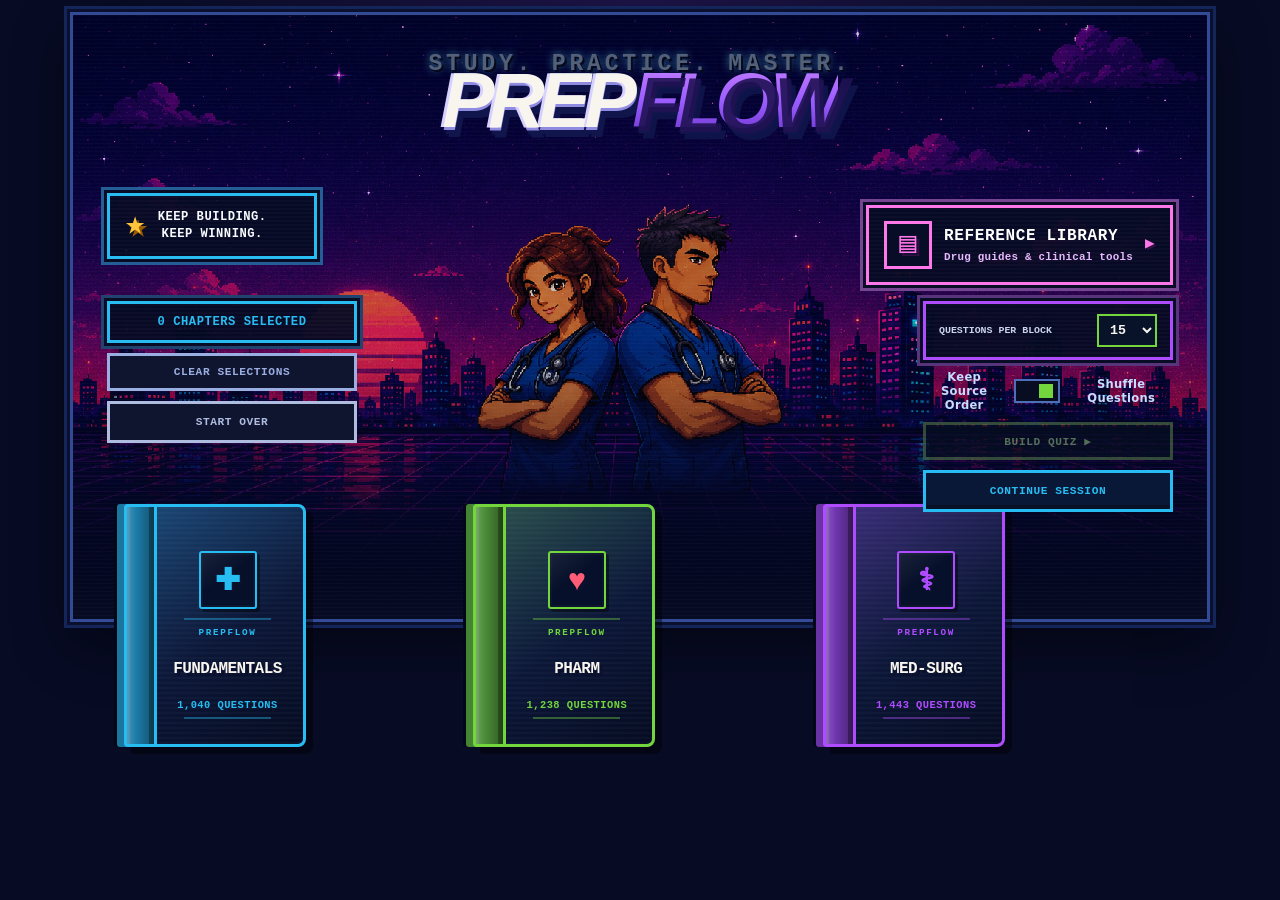
==== commit 198844eb: "feat: add quiz order toggle" ====
--- a/web/index.html
+++ b/web/index.html
@@ -14,6 +14,7 @@
   <link rel="stylesheet" href="drug-reference.css">
   <link rel="stylesheet" href="drug-card-pilot.css">
   <link rel="stylesheet" href="reference-home.css">
+  <link rel="stylesheet" href="order-mode.css?v=20260721-1">
 </head>
 <body>
   <main class="app-shell">
@@ -84,6 +85,13 @@
           <option value="10">10</option>
           <option value="15" selected>15</option>
         </select>
+      </label>
+
+      <label class="order-mode-toggle" for="shuffle-questions">
+        <span>Keep Source Order</span>
+        <input id="shuffle-questions" type="checkbox" checked>
+        <span class="order-mode-track" aria-hidden="true"><span></span></span>
+        <span>Shuffle Questions</span>
       </label>
 
       <button id="clear-selections" class="secondary-button" disabled>Clear Selections</button>
@@ -182,6 +190,12 @@
   <script src="session-rules.js?v=20260721-1"></script>
   <script src="summary-rules.js?v=20260721-1"></script>
   <script src="saved-session-rules.js?v=20260721-1"></script>
+  <script src="review-rules.js?v=20260721-1"></script>
+  <script src="navigation-rules.js?v=20260721-1"></script>
+  <script src="selection-rules.js?v=20260721-1"></script>
+  <script src="resume-rules.js?v=20260721-1"></script>
+  <script src="display-rules.js?v=20260721-1"></script>
+  <script src="order-rules.js?v=20260721-1"></script>
   <script src="app.js?v=20260721-phase-d-1"></script>
   <script src="drug-reference-batch-loader.js?v=20260719-batch-01"></script>
   <script src="drug-reference.js?v=20260719-warfarin-1"></script>
--- a/web/order-mode.css
+++ b/web/order-mode.css
@@ -0,0 +1,51 @@
+.order-mode-toggle {
+  display: grid;
+  grid-template-columns: auto 46px auto;
+  align-items: center;
+  justify-content: center;
+  gap: 9px;
+  color: #c8dcff;
+  font-size: .72rem;
+  font-weight: 900;
+  letter-spacing: .025em;
+}
+
+.order-mode-toggle input {
+  position: absolute;
+  opacity: 0;
+  pointer-events: none;
+}
+
+.order-mode-track {
+  width: 46px;
+  height: 24px;
+  padding: 3px;
+  border: 2px solid #4d6eb8;
+  background: #080d22;
+  cursor: pointer;
+}
+
+.order-mode-track > span {
+  display: block;
+  width: 14px;
+  height: 14px;
+  background: #9cb2d7;
+  transition: transform .15s ease, background .15s ease;
+}
+
+.order-mode-toggle input:checked + .order-mode-track > span {
+  transform: translateX(20px);
+  background: #72d63c;
+}
+
+.order-mode-toggle input:focus-visible + .order-mode-track {
+  outline: 3px solid #28bdf2;
+  outline-offset: 3px;
+}
+
+@media (max-width: 700px) {
+  .order-mode-toggle {
+    grid-template-columns: 1fr 46px 1fr;
+    font-size: .66rem;
+  }
+}
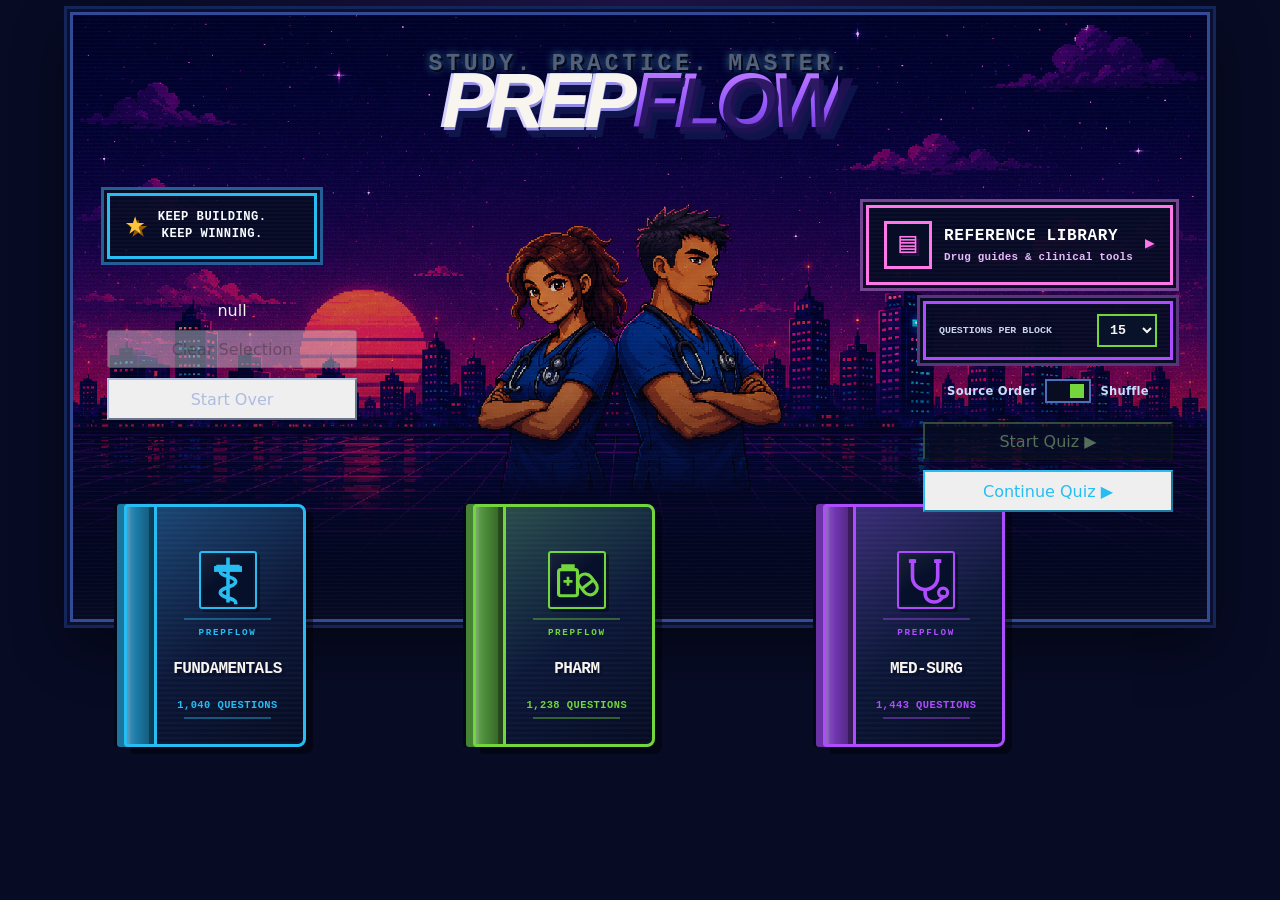
==== commit e5ed054d: "fix: stabilize half-width home composition" ====
--- a/web/index.html
+++ b/web/index.html
@@ -15,6 +15,15 @@
   <link rel="stylesheet" href="drug-card-pilot.css">
   <link rel="stylesheet" href="reference-home.css">
   <link rel="stylesheet" href="order-mode.css?v=20260721-1">
+  <link rel="stylesheet" href="half-screen-fine-tune.css?v=20260721-1">
+  <link rel="stylesheet" href="home-launcher.css?v=20260721-1">
+  <link rel="stylesheet" href="book-shelf.css?v=20260721-1">
+  <link rel="stylesheet" href="home-responsive.css?v=20260722-1">
+  <link rel="stylesheet" href="book-emblem-preview.css?v=20260721-1">
+  <link rel="stylesheet" href="responsive-home.css?v=20260721-2">
+  <link rel="stylesheet" href="fluid-home.css?v=20260721-1">
+  <link rel="stylesheet" href="launcher-box-fix.css?v=20260721-1">
+  <link rel="stylesheet" href="half-width-composition.css?v=20260723-1">
 </head>
 <body>
   <main class="app-shell">
@@ -24,6 +33,52 @@
           <span class="prep">Prep</span><span class="flow">Flow</span>
         </div>
         <p class="pixel-tagline">Study. Practice. Master.</p>
+
+        <section id="home-launcher" class="home-launcher" aria-label="Quiz controls">
+          <section id="quiz-builder" class="launcher-view launcher-setup" aria-label="Quiz setup">
+            <div class="home-quiz-copy">
+              <strong>Build Your Quiz</strong>
+              <span>Select chapters from the books below, then start your quiz.</span>
+              <small id="builder-selection-count">0 chapters selected</small>
+              <span id="builder-book-count" class="sr-only">Open a book to choose chapters</span>
+            </div>
+
+            <label class="builder-block-size home-block-size">
+              <span>Questions per block</span>
+              <select id="global-block-size">
+                <option value="1">1</option>
+                <option value="3">3</option>
+                <option value="5">5</option>
+                <option value="10">10</option>
+                <option value="15" selected>15</option>
+              </select>
+            </label>
+
+            <label class="order-mode-toggle" for="shuffle-questions">
+              <span>Source Order</span>
+              <input id="shuffle-questions" type="checkbox" checked>
+              <span class="order-mode-track" aria-hidden="true"><span></span></span>
+              <span>Shuffle</span>
+            </label>
+
+            <div class="launcher-actions">
+              <button id="clear-selections" class="home-clear-selections" disabled>Clear Selection</button>
+              <button id="build-quiz" class="home-start-quiz" disabled>Start Quiz <span aria-hidden="true">▶</span></button>
+            </div>
+          </section>
+
+          <section id="resume-panel" class="launcher-view launcher-resume" aria-label="Saved quiz" hidden>
+            <div class="resume-copy">
+              <span class="resume-star" aria-hidden="true">★</span>
+              <div>
+                <strong>Quiz in Progress</strong>
+                <p id="resume-description"></p>
+              </div>
+            </div>
+            <button id="resume-session" class="home-start-quiz">Continue Quiz <span aria-hidden="true">▶</span></button>
+            <button id="discard-session" class="home-clear-selections">Start Over</button>
+          </section>
+        </section>
 
         <aside class="pixel-callout achievement-callout" aria-label="Motivation">
           <span class="callout-icon" aria-hidden="true">★</span>
@@ -43,7 +98,12 @@
 
     <section class="subjects" aria-label="Quiz library">
       <button class="subject-card fundamentals" data-subject="Fundamentals" data-pack="../packs/fundamentals.prepflow.json">
-        <span class="subject-icon" aria-hidden="true">✚</span>
+        <span class="subject-icon cover-emblem fundamentals-emblem" aria-hidden="true">
+          <svg viewBox="0 0 120 120" role="img" aria-label="Medical staff">
+            <path d="M60 14v92M38 30h44M43 42c0 10 34 10 34 22S43 76 43 88s34 12 34 22" fill="none" stroke="currentColor" stroke-width="8" stroke-linecap="square" stroke-linejoin="miter"/>
+            <path d="M29 29h62v13H29z" fill="currentColor"/>
+          </svg>
+        </span>
         <span class="subject-copy">
           <span class="subject-name">Fundamentals</span>
           <span class="question-count">1,040 questions</span>
@@ -52,7 +112,17 @@
       </button>
 
       <button class="subject-card pharm" data-subject="Pharm" data-pack="../packs/pharmacy.prepflow.json">
-        <span class="subject-icon heart-icon" aria-hidden="true">♥</span>
+        <span class="subject-icon cover-emblem pharm-emblem" aria-hidden="true">
+          <svg viewBox="0 0 120 120" role="img" aria-label="Medication bottle and capsule">
+            <rect x="19" y="37" width="42" height="58" rx="5" fill="none" stroke="currentColor" stroke-width="7"/>
+            <rect x="25" y="25" width="30" height="14" fill="currentColor"/>
+            <path d="M33 63h14M40 56v14" stroke="currentColor" stroke-width="6" stroke-linecap="square"/>
+            <g transform="rotate(-38 83 69)">
+              <rect x="67" y="45" width="32" height="50" rx="16" fill="none" stroke="currentColor" stroke-width="7"/>
+              <path d="M67 70h32" stroke="currentColor" stroke-width="7"/>
+            </g>
+          </svg>
+        </span>
         <span class="subject-copy">
           <span class="subject-name">Pharm</span>
           <span class="question-count">1,238 questions</span>
@@ -61,53 +131,20 @@
       </button>
 
       <button class="subject-card med-surg" data-subject="Medical-Surgical" data-pack="../packs/medical_surgical.prepflow.json">
-        <span class="subject-icon" aria-hidden="true">⚕</span>
+        <span class="subject-icon cover-emblem medsurg-emblem" aria-hidden="true">
+          <svg viewBox="0 0 120 120" role="img" aria-label="Stethoscope">
+            <path d="M30 18v34c0 17 12 29 28 29s28-12 28-29V18" fill="none" stroke="currentColor" stroke-width="8" stroke-linecap="square"/>
+            <path d="M22 18h16M78 18h16" stroke="currentColor" stroke-width="8"/>
+            <path d="M58 81v8c0 12 8 20 20 20 10 0 18-6 20-16" fill="none" stroke="currentColor" stroke-width="8"/>
+            <circle cx="98" cy="88" r="10" fill="none" stroke="currentColor" stroke-width="7"/>
+          </svg>
+        </span>
         <span class="subject-copy">
           <span class="subject-name">Med-Surg</span>
           <span class="question-count">1,443 questions</span>
         </span>
         <span class="card-action">Choose Chapters <span aria-hidden="true">▶</span></span>
       </button>
-    </section>
-
-    <section id="quiz-builder" class="quiz-builder" aria-label="Quiz setup">
-      <div class="builder-summary">
-        <strong id="builder-selection-count">0 chapters selected</strong>
-        <span id="builder-book-count">Open a book to choose chapters</span>
-      </div>
-
-      <label class="builder-block-size">
-        <span>Questions per block</span>
-        <select id="global-block-size">
-          <option value="1">1</option>
-          <option value="3">3</option>
-          <option value="5">5</option>
-          <option value="10">10</option>
-          <option value="15" selected>15</option>
-        </select>
-      </label>
-
-      <label class="order-mode-toggle" for="shuffle-questions">
-        <span>Keep Source Order</span>
-        <input id="shuffle-questions" type="checkbox" checked>
-        <span class="order-mode-track" aria-hidden="true"><span></span></span>
-        <span>Shuffle Questions</span>
-      </label>
-
-      <button id="clear-selections" class="secondary-button" disabled>Clear Selections</button>
-      <button id="build-quiz" class="start-button" disabled>Build Quiz ▶</button>
-    </section>
-
-    <section id="resume-panel" class="resume-panel" hidden>
-      <div class="resume-copy">
-        <span class="resume-star" aria-hidden="true">★</span>
-        <div>
-          <strong>Continue your saved session</strong>
-          <p id="resume-description"></p>
-        </div>
-      </div>
-      <button id="resume-session" class="start-button">Continue Session</button>
-      <button id="discard-session" class="secondary-button">Start Over</button>
     </section>
 
     <section id="chapter-screen" class="chapter-screen" hidden>
--- a/web/half-width-composition.css
+++ b/web/half-width-composition.css
@@ -0,0 +1,108 @@
+/* Final authority for the reduced-width desktop home composition.
+   Layout only: do not redesign book artwork or live text here. */
+@media (min-width: 760px) and (max-width: 980px) {
+  .pixel-stage {
+    min-height: 100svh !important;
+  }
+
+  .pixel-logo {
+    top: 18px !important;
+    left: 50% !important;
+    transform: translateX(-50%) scale(.62) !important;
+    transform-origin: top center !important;
+  }
+
+  .pixel-tagline {
+    top: 16px !important;
+    left: 50% !important;
+    transform: translateX(-50%) scale(.72) !important;
+  }
+
+  #home-launcher {
+    position: absolute !important;
+    top: 112px !important;
+    left: 20px !important;
+    width: 300px !important;
+    margin: 0 !important;
+    transform: none !important;
+  }
+
+  .reference-library-callout {
+    top: 112px !important;
+    right: 20px !important;
+    width: 250px !important;
+    transform: none !important;
+  }
+
+  .subjects {
+    position: absolute !important;
+    left: 50% !important;
+    bottom: 24px !important;
+    width: 680px !important;
+    margin: 0 !important;
+    grid-template-columns: repeat(3, 170px) !important;
+    gap: 38px !important;
+    transform: translateX(-50%) !important;
+  }
+
+  .subject-card,
+  .subject-card:hover,
+  .subject-card:focus-visible {
+    width: 170px !important;
+    min-width: 170px !important;
+    min-height: 244px !important;
+    scale: 1 !important;
+  }
+}
+
+/* Keep live book titles readable at reduced widths.
+   Do not scale or bake this text into the sprite artwork. */
+@media (min-width: 760px) and (max-width: 980px) {
+  .subject-card .subject-name {
+    position: absolute !important;
+    top: 44px !important;
+    bottom: 50px !important;
+    left: 34px !important;
+    width: 18px !important;
+    min-height: 0 !important;
+    display: flex !important;
+    align-items: center !important;
+    justify-content: center !important;
+    writing-mode: vertical-rl !important;
+    transform: rotate(180deg) !important;
+    transform-origin: center !important;
+    white-space: normal !important;
+  }
+}
+
+@media (min-width: 760px) and (max-width: 980px) {
+  .subject-card .subject-name {
+    z-index: 5 !important;
+    left: 26px !important;
+  }
+
+  .subject-card.fundamentals .subject-name {
+    font-size: .68rem !important;
+    letter-spacing: .015em !important;
+  }
+
+  .subject-card.pharm .subject-name {
+    font-size: .9rem !important;
+    letter-spacing: .08em !important;
+  }
+
+  .subject-card.med-surg .subject-name {
+    font-size: .82rem !important;
+    letter-spacing: .04em !important;
+  }
+}
+
+@media (min-width: 760px) and (max-width: 980px) {
+  .pixel-tagline {
+    top: 14px !important;
+  }
+
+  .pixel-logo {
+    top: 42px !important;
+  }
+}
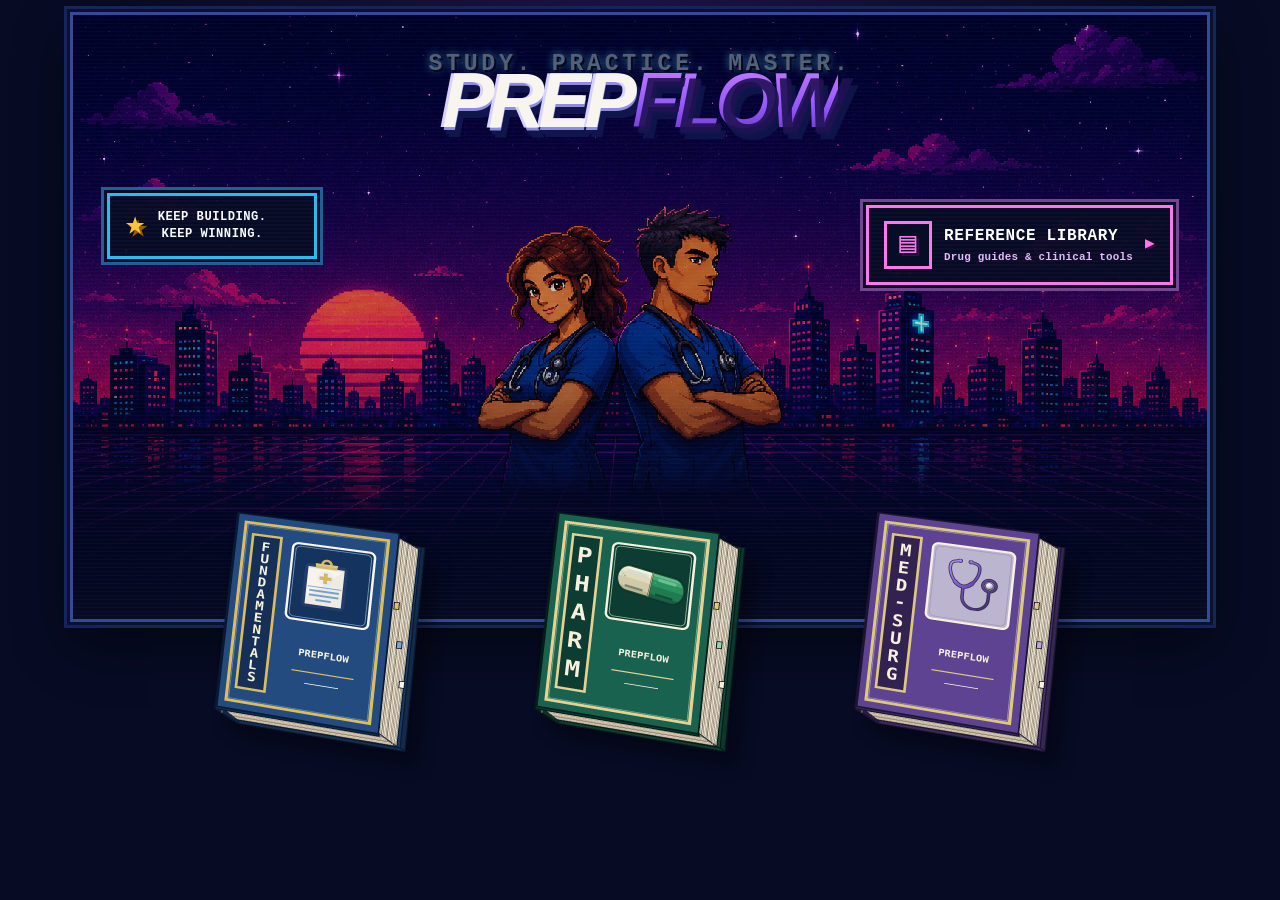
==== commit 61851cda: "checkpoint: preserve approved homepage book artwork" ====
--- a/web/index.html
+++ b/web/index.html
@@ -9,7 +9,7 @@
   <link rel="icon" href="icons/prepflow-192.png">
   <link rel="stylesheet" href="styles.css">
   <link rel="stylesheet" href="arcade-home.css">
-  <link rel="stylesheet" href="pixel-home.css">
+  <link rel="stylesheet" href="pixel-home.css?v=20260724-3">
   <link rel="stylesheet" href="arcade-quiz.css">
   <link rel="stylesheet" href="drug-reference.css">
   <link rel="stylesheet" href="drug-card-pilot.css">
@@ -24,6 +24,7 @@
   <link rel="stylesheet" href="fluid-home.css?v=20260721-1">
   <link rel="stylesheet" href="launcher-box-fix.css?v=20260721-1">
   <link rel="stylesheet" href="half-width-composition.css?v=20260723-1">
+  <link rel="stylesheet" href="approved-book-buttons.css?v=20260724-2">
 </head>
 <body>
   <main class="app-shell">
@@ -97,53 +98,19 @@
     </header>
 
     <section class="subjects" aria-label="Quiz library">
-      <button class="subject-card fundamentals" data-subject="Fundamentals" data-pack="../packs/fundamentals.prepflow.json">
-        <span class="subject-icon cover-emblem fundamentals-emblem" aria-hidden="true">
-          <svg viewBox="0 0 120 120" role="img" aria-label="Medical staff">
-            <path d="M60 14v92M38 30h44M43 42c0 10 34 10 34 22S43 76 43 88s34 12 34 22" fill="none" stroke="currentColor" stroke-width="8" stroke-linecap="square" stroke-linejoin="miter"/>
-            <path d="M29 29h62v13H29z" fill="currentColor"/>
-          </svg>
-        </span>
-        <span class="subject-copy">
-          <span class="subject-name">Fundamentals</span>
-          <span class="question-count">1,040 questions</span>
-        </span>
-        <span class="card-action">Choose Chapters <span aria-hidden="true">▶</span></span>
+      <button class="subject-card fundamentals" data-subject="Fundamentals" data-pack="../packs/fundamentals.prepflow.json" aria-label="Open Fundamentals — 1,040 questions">
+        <img class="approved-book-art" src="images/book-sprite-preview/prepflow-fundamentals-book.png" alt="" aria-hidden="true">
+        <span class="sr-only">Fundamentals — 1,040 questions. Choose chapters.</span>
       </button>
 
-      <button class="subject-card pharm" data-subject="Pharm" data-pack="../packs/pharmacy.prepflow.json">
-        <span class="subject-icon cover-emblem pharm-emblem" aria-hidden="true">
-          <svg viewBox="0 0 120 120" role="img" aria-label="Medication bottle and capsule">
-            <rect x="19" y="37" width="42" height="58" rx="5" fill="none" stroke="currentColor" stroke-width="7"/>
-            <rect x="25" y="25" width="30" height="14" fill="currentColor"/>
-            <path d="M33 63h14M40 56v14" stroke="currentColor" stroke-width="6" stroke-linecap="square"/>
-            <g transform="rotate(-38 83 69)">
-              <rect x="67" y="45" width="32" height="50" rx="16" fill="none" stroke="currentColor" stroke-width="7"/>
-              <path d="M67 70h32" stroke="currentColor" stroke-width="7"/>
-            </g>
-          </svg>
-        </span>
-        <span class="subject-copy">
-          <span class="subject-name">Pharm</span>
-          <span class="question-count">1,238 questions</span>
-        </span>
-        <span class="card-action">Choose Chapters <span aria-hidden="true">▶</span></span>
+      <button class="subject-card pharm" data-subject="Pharm" data-pack="../packs/pharmacy.prepflow.json" aria-label="Open Pharm — 1,238 questions">
+        <img class="approved-book-art" src="images/book-sprite-preview/prepflow-pharm-book.png" alt="" aria-hidden="true">
+        <span class="sr-only">Pharm — 1,238 questions. Choose chapters.</span>
       </button>
 
-      <button class="subject-card med-surg" data-subject="Medical-Surgical" data-pack="../packs/medical_surgical.prepflow.json">
-        <span class="subject-icon cover-emblem medsurg-emblem" aria-hidden="true">
-          <svg viewBox="0 0 120 120" role="img" aria-label="Stethoscope">
-            <path d="M30 18v34c0 17 12 29 28 29s28-12 28-29V18" fill="none" stroke="currentColor" stroke-width="8" stroke-linecap="square"/>
-            <path d="M22 18h16M78 18h16" stroke="currentColor" stroke-width="8"/>
-            <path d="M58 81v8c0 12 8 20 20 20 10 0 18-6 20-16" fill="none" stroke="currentColor" stroke-width="8"/>
-            <circle cx="98" cy="88" r="10" fill="none" stroke="currentColor" stroke-width="7"/>
-          </svg>
-        </span>
-        <span class="subject-copy">
-          <span class="subject-name">Med-Surg</span>
-          <span class="question-count">1,443 questions</span>
-        </span>
-        <span class="card-action">Choose Chapters <span aria-hidden="true">▶</span></span>
+      <button class="subject-card med-surg" data-subject="Medical-Surgical" data-pack="../packs/medical_surgical.prepflow.json" aria-label="Open Med-Surg — 1,443 questions">
+        <img class="approved-book-art" src="images/book-sprite-preview/prepflow-medsurg-book.png" alt="" aria-hidden="true">
+        <span class="sr-only">Med-Surg — 1,443 questions. Choose chapters.</span>
       </button>
     </section>
 
@@ -233,7 +200,7 @@
   <script src="resume-rules.js?v=20260721-1"></script>
   <script src="display-rules.js?v=20260721-1"></script>
   <script src="order-rules.js?v=20260721-1"></script>
-  <script src="app.js?v=20260721-phase-d-1"></script>
+  <script src="app.js?v=20260724-hide-empty-book-badges"></script>
   <script src="drug-reference-batch-loader.js?v=20260719-batch-01"></script>
   <script src="drug-reference.js?v=20260719-warfarin-1"></script>
 </body>
--- a/web/pixel-home.css
+++ b/web/pixel-home.css
@@ -2418,3 +2418,11 @@
     padding: 5px 6px;
   }
 }
+
+/* Retire legacy Open Book overlays; entire book artwork remains clickable. */
+.subject-card .card-action,
+.subject-card .card-action::before,
+.subject-card .card-action::after {
+  display: none !important;
+  content: none !important;
+}
--- a/web/approved-book-buttons.css
+++ b/web/approved-book-buttons.css
@@ -0,0 +1,174 @@
+/* Final subject-book artwork layer.
+   The approved PNGs replace the legacy CSS-drawn covers while .subject-card
+   remains the JavaScript hook for opening books and tracking selections. */
+.subject-card,
+.subject-card:hover,
+.subject-card:focus-visible,
+.subject-card:active {
+  position: relative !important;
+  display: block !important;
+  width: 100% !important;
+  min-width: 0 !important;
+  min-height: 0 !important;
+  aspect-ratio: 1 / 1 !important;
+  padding: 0 !important;
+  border: 0 !important;
+  border-radius: 0 !important;
+  overflow: visible !important;
+  background: transparent !important;
+  box-shadow: none !important;
+  transform: none !important;
+  scale: 1 !important;
+  color: inherit !important;
+  cursor: pointer;
+  isolation: isolate;
+}
+
+.subject-card::before,
+.subject-card::after {
+  content: none !important;
+  display: none !important;
+}
+
+.subject-card .approved-book-art {
+  display: block !important;
+  width: 100% !important;
+  height: 100% !important;
+  object-fit: contain !important;
+  pointer-events: none;
+  user-select: none;
+  filter: drop-shadow(12px 15px 8px rgba(0, 0, 0, .34));
+  transition: transform 140ms ease, filter 140ms ease;
+}
+
+.subject-card:hover .approved-book-art,
+.subject-card:focus-visible .approved-book-art {
+  transform: translateY(-5px) scale(1.025);
+  filter:
+    drop-shadow(13px 18px 9px rgba(0, 0, 0, .40))
+    drop-shadow(0 0 8px color-mix(in srgb, var(--card-accent) 32%, transparent));
+}
+
+.subject-card:active .approved-book-art {
+  transform: translateY(-1px) scale(.99);
+}
+
+.subject-card:focus-visible {
+  outline: 3px solid #ffffff !important;
+  outline-offset: 5px !important;
+}
+
+.subject-card:disabled {
+  cursor: not-allowed;
+  opacity: .48 !important;
+}
+
+.subject-card:disabled .approved-book-art {
+  transform: none !important;
+  filter: grayscale(.25) drop-shadow(8px 10px 6px rgba(0, 0, 0, .28));
+}
+
+.subject-card .book-selected-count {
+  position: absolute !important;
+  right: 5% !important;
+  bottom: 7% !important;
+  z-index: 3 !important;
+  display: inline-flex !important;
+  align-items: center !important;
+  justify-content: center !important;
+  min-width: 28px !important;
+  min-height: 28px !important;
+  padding: 4px 7px !important;
+  border: 2px solid #fff !important;
+  border-radius: 999px !important;
+  background: #071024 !important;
+  color: #fff !important;
+  box-shadow: 0 3px 0 rgba(0, 0, 0, .45) !important;
+  font: 900 .72rem/1 "Courier New", monospace !important;
+}
+
+.subject-card .book-selected-count:empty {
+  display: none !important;
+}
+
+/* Preserve the established desktop composition while sizing the new square art. */
+@media (min-width: 760px) and (max-width: 980px) {
+  .subjects {
+    grid-template-columns: repeat(3, 170px) !important;
+  }
+
+  .subject-card,
+  .subject-card:hover,
+  .subject-card:focus-visible {
+    width: 170px !important;
+    min-width: 170px !important;
+    min-height: 170px !important;
+  }
+}
+
+/* Local book-size fidelity test — 2026-07-24 */
+.subjects {
+  display: grid !important;
+  grid-template-columns: repeat(3, clamp(205px, 16vw, 235px)) !important;
+  justify-content: center !important;
+  align-items: end !important;
+  column-gap: clamp(48px, 6vw, 90px) !important;
+}
+
+.subject-card,
+.subject-card:hover,
+.subject-card:focus-visible,
+.subject-card:active {
+  width: 100% !important;
+  min-width: 0 !important;
+  aspect-ratio: 1 / 1 !important;
+}
+
+/* Local native-256 Pharm fidelity proof */
+.subjects {
+  grid-template-columns: repeat(3, clamp(230px, 17vw, 255px)) !important;
+  column-gap: clamp(42px, 5vw, 78px) !important;
+}
+
+/* Local smooth-edge 1024px Pharm proof */
+.subjects {
+  grid-template-columns: repeat(3, 256px) !important;
+  column-gap: clamp(42px, 5vw, 78px) !important;
+}
+
+.subject-card img,
+.subject-card-image,
+.subject-book-image {
+  image-rendering: auto !important;
+  width: 256px !important;
+  height: 256px !important;
+  object-fit: contain !important;
+}
+
+/* Local smooth-edge 1024px Pharm proof */
+.subjects {
+  grid-template-columns: repeat(3, 256px) !important;
+  column-gap: clamp(42px, 5vw, 78px) !important;
+}
+
+.subject-card img,
+.subject-card-image,
+.subject-book-image {
+  image-rendering: auto !important;
+  width: 256px !important;
+  height: 256px !important;
+  object-fit: contain !important;
+}
+
+/* Remove obsolete Open Book labels; the complete book remains clickable. */
+.subject-card .card-action {
+  display: none !important;
+}
+
+/* Remove legacy Open Book overlays. The book image remains the button. */
+.subject-card .card-action,
+.subject-card .card-action::before,
+.subject-card .card-action::after {
+  display: none !important;
+  content: none !important;
+}
